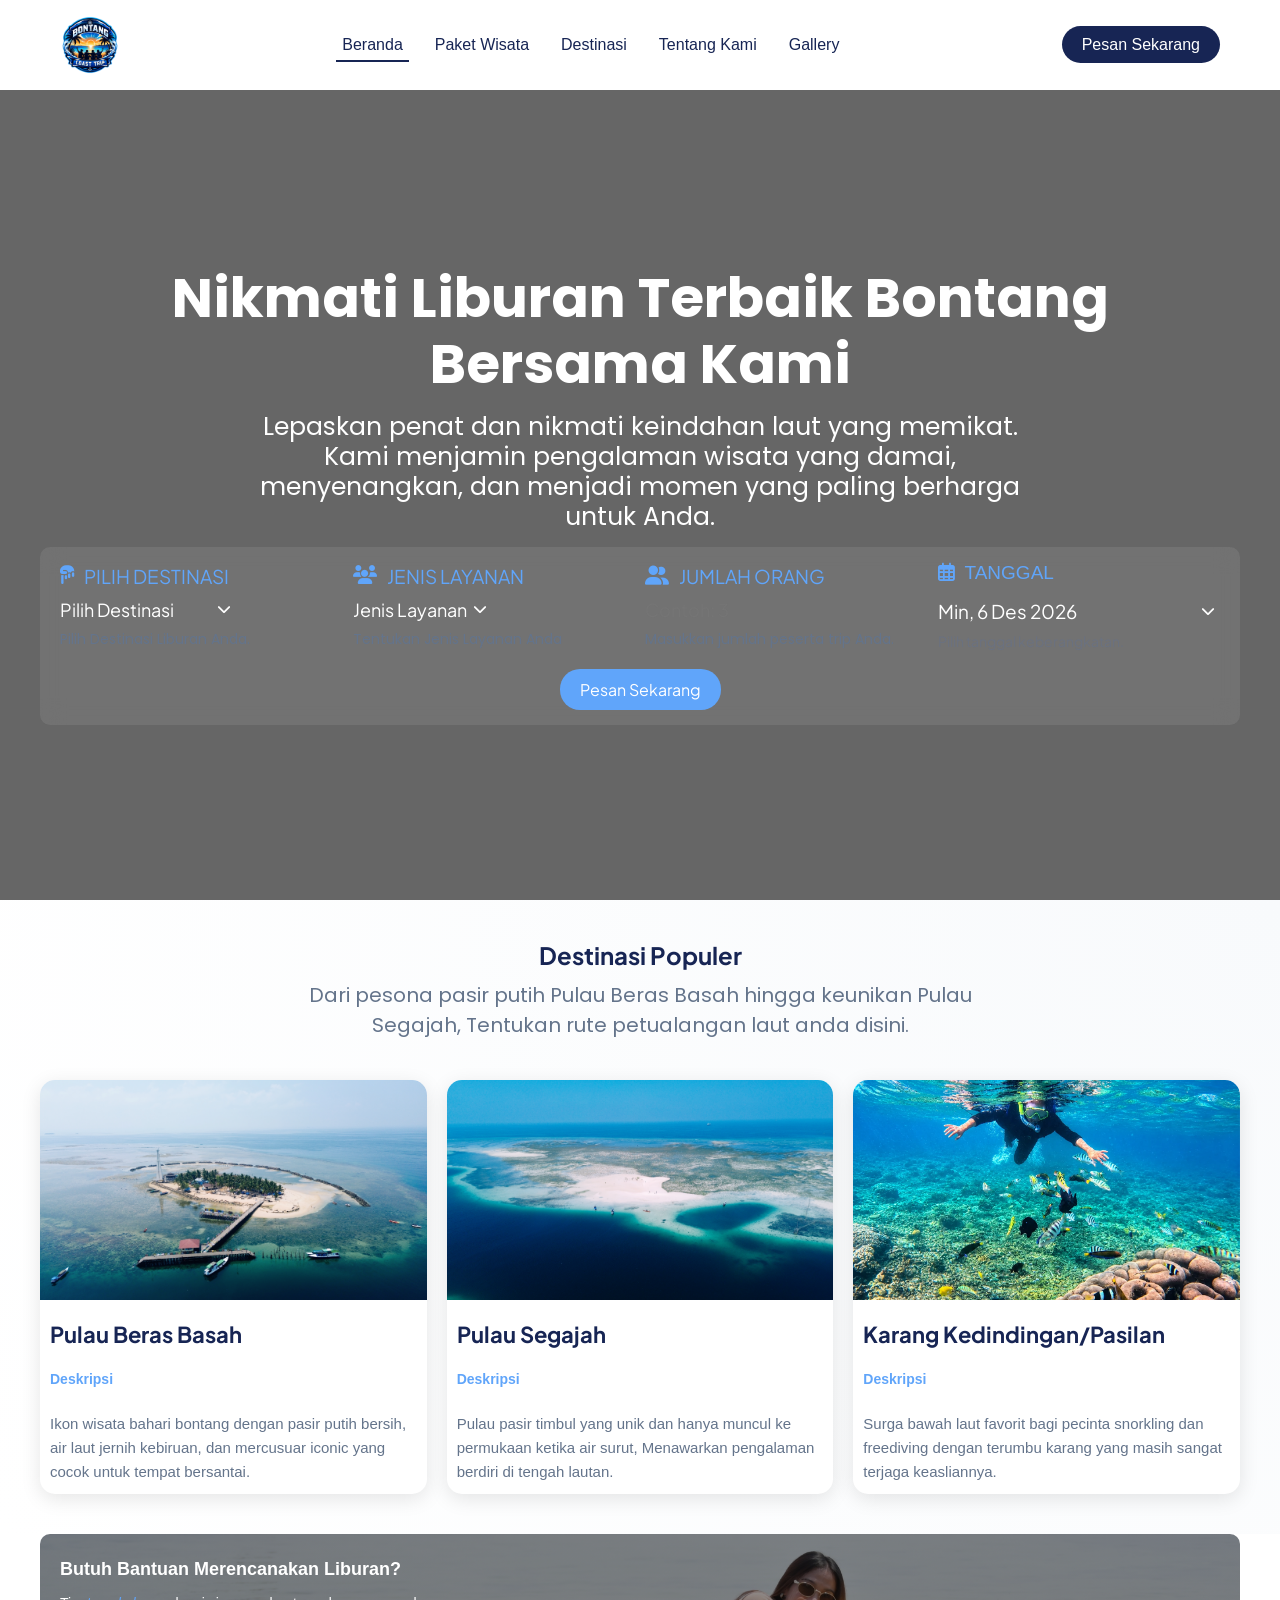
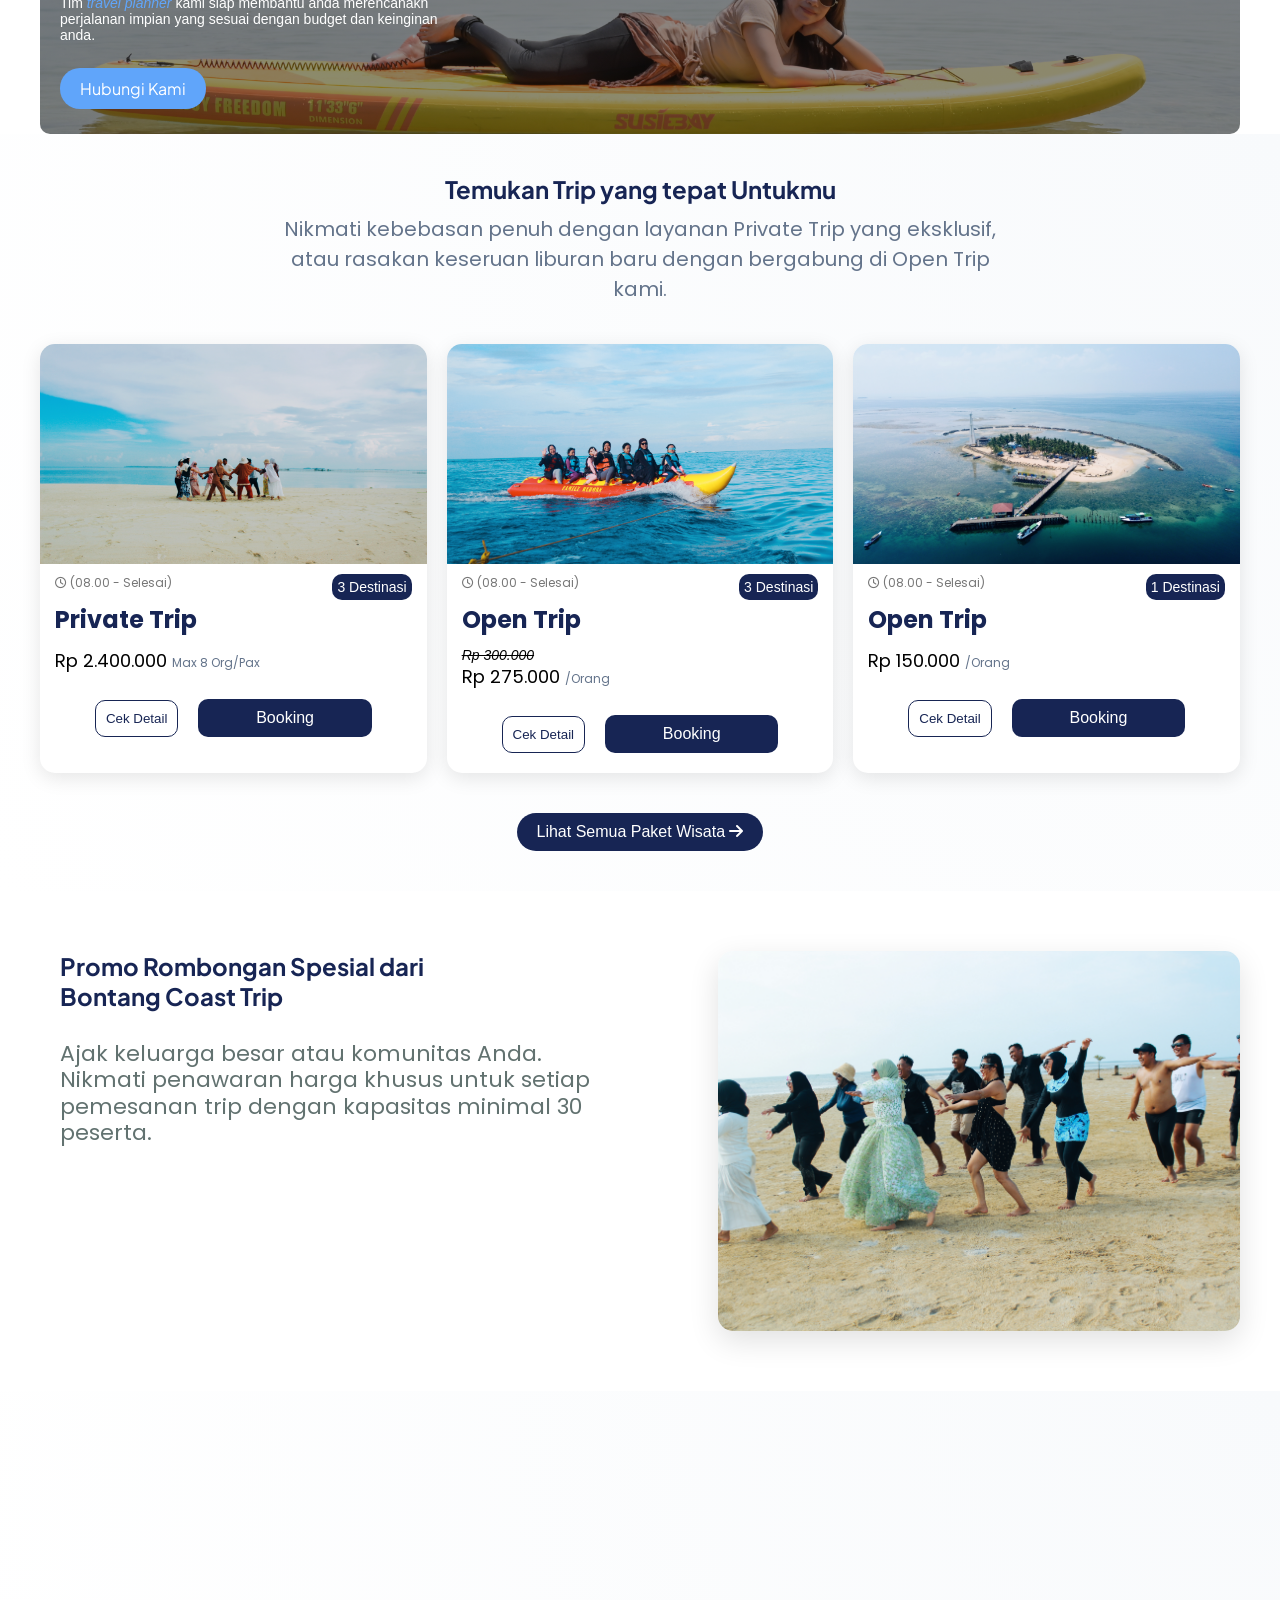
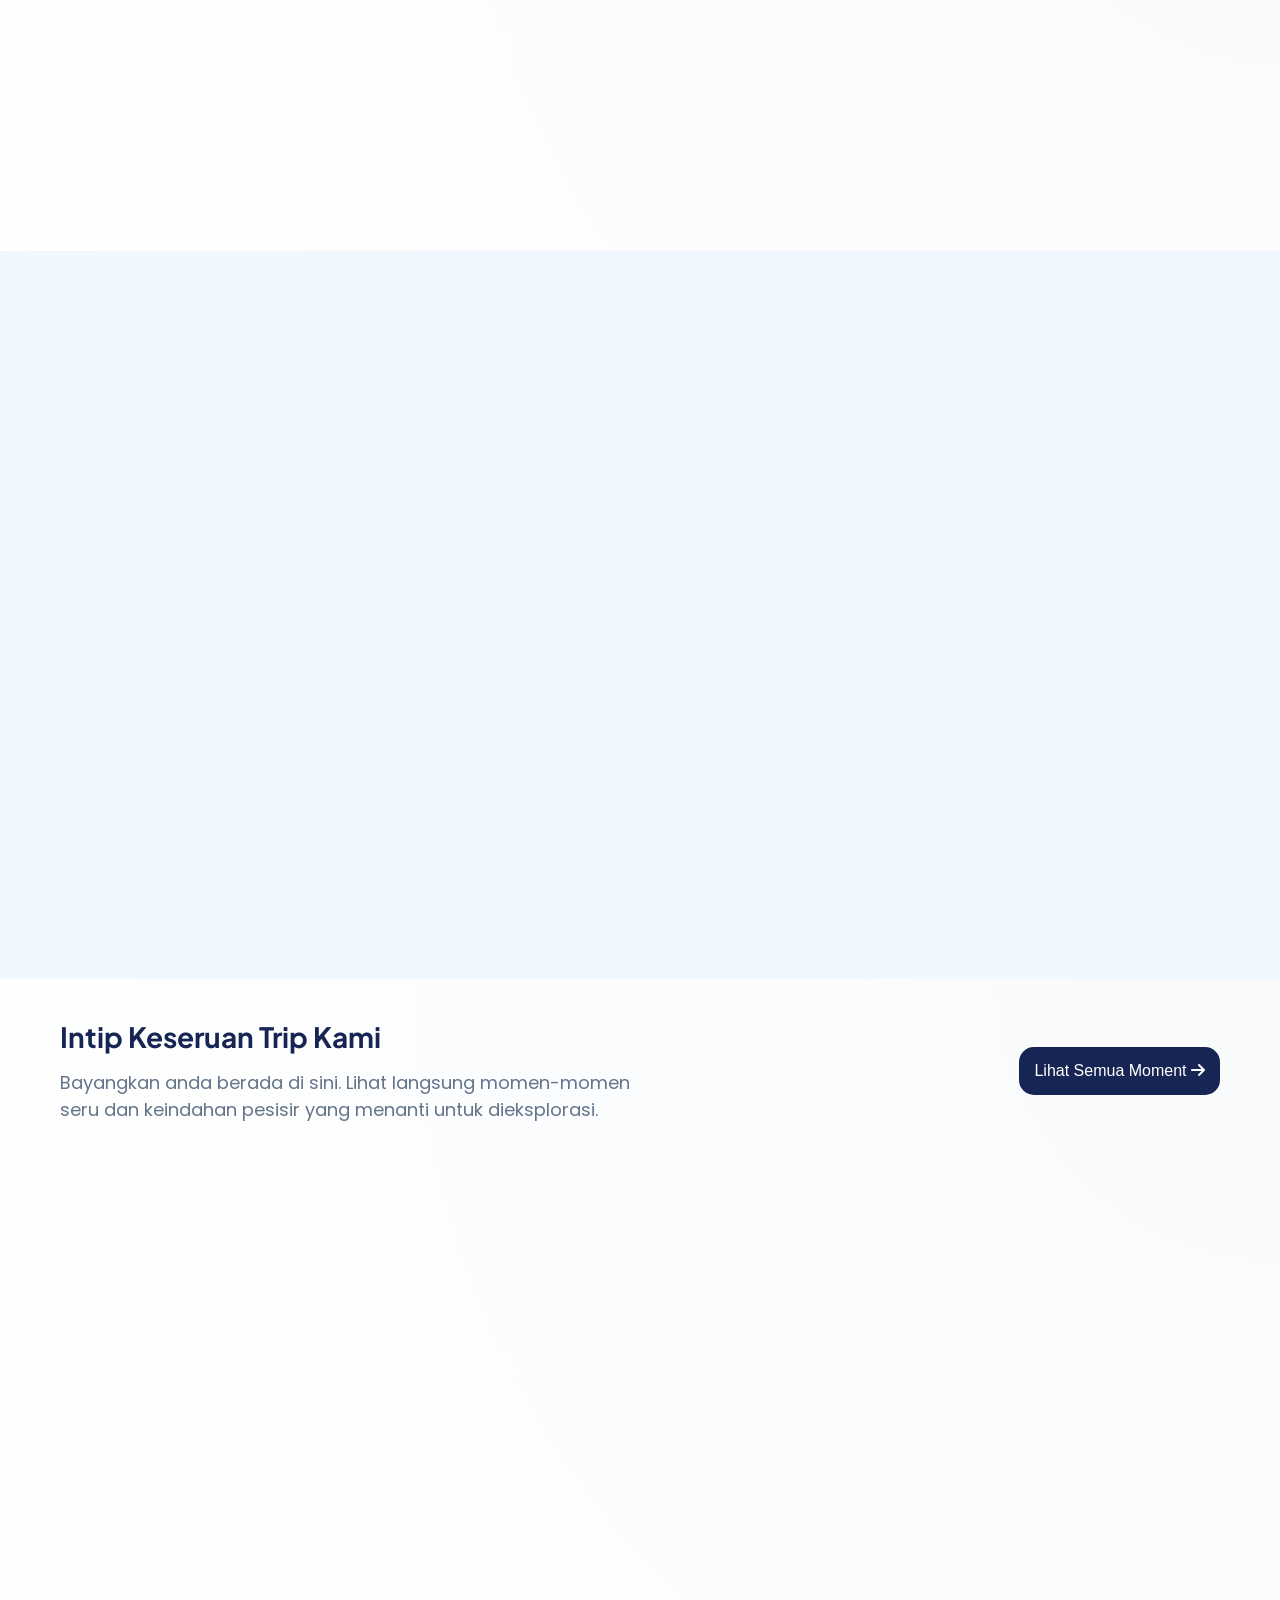
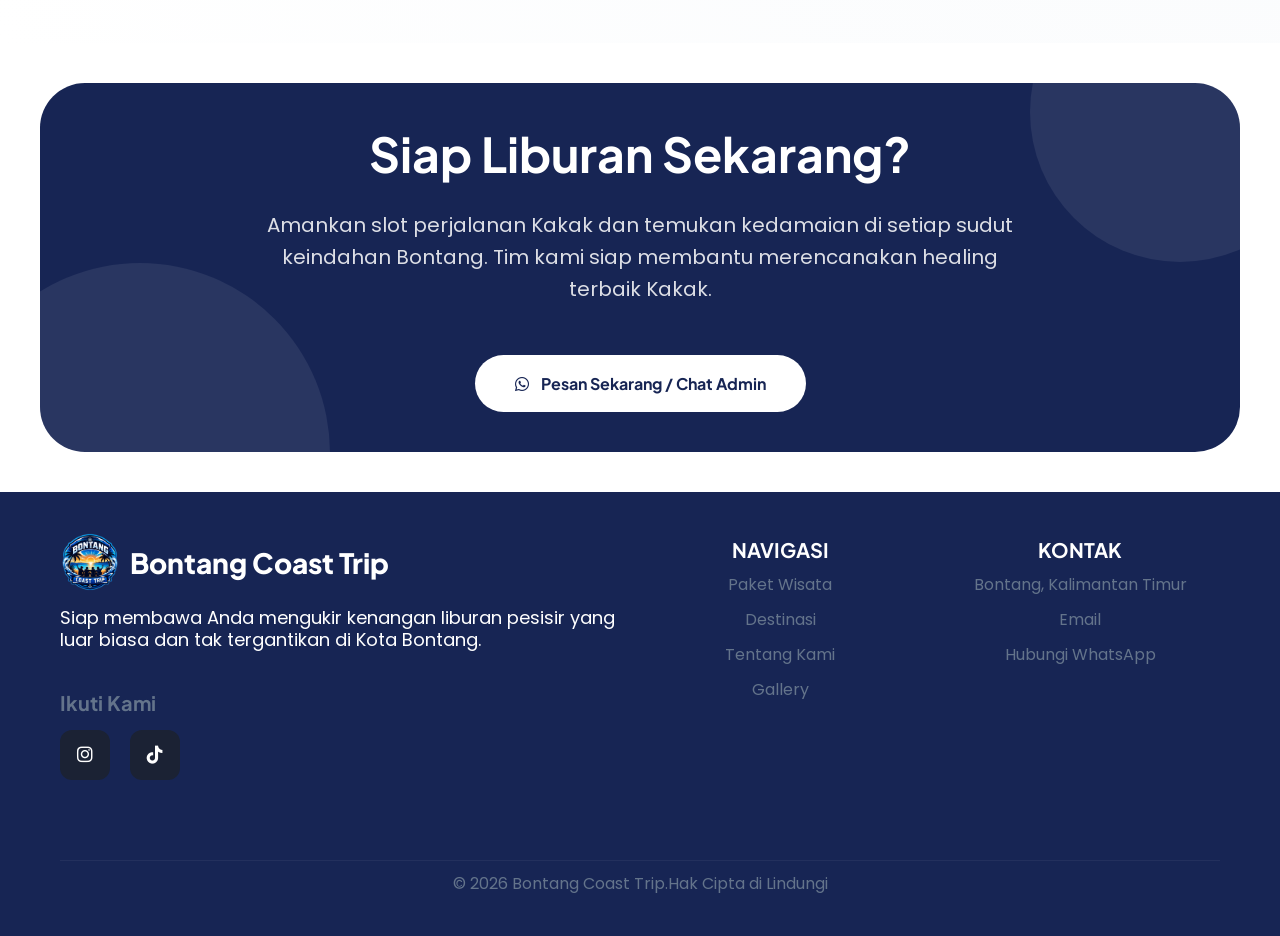
==== index.html @ b939f6c9 "Upload website Bontang Coast Trip" ====
<!DOCTYPE html>
<html lang="id">

<head>
    <meta charset="UTF-8">
    <meta name="viewport" content="width=device-width, initial-scale=1.0">
    <title>Jasa Wisata Bontang & Paket Tour Pulau Beras Basah | Bontang Coast Trip</title>
    <meta name="description" content="Nikmati liburan seru dengan jasa wisata Bontang terbaik. Menyediakan paket tour &
     sewa kapal ke Pulau Beras Basah, Karang Kedindingan, dan Pulau Segajah. Pesan sekarang!">
    <meta name="keywords" content="jasa wisata bontang, tempat wisata bontang, destinasi wisata bontang,
     pulau beras basah, bontang kuala, karang kedindingan/pasilan, pulau segajah, snorkling, freediving,
     bontang coast trip, paket wisata bontang.">

    <meta property="og:title" content="Jasa Wisata Bontang & Paket Tour Pulau Beras Basah | Bontang Coast Trip">
    <meta property="og:description" content="Jelajahi keindahan bahari Bontang bersama layanan tour terpercaya.
         Siap menemani liburan seru Anda ke Pulau Beras Basah, Karang Kedindingan, dan Pulau Segajah.">
    <meta property="og:site_name" content="Bontang Coast Trip">
    <meta property="og:type" content="website">
    <link rel="stylesheet" href="assets/css/style.css">
    <link rel="stylesheet" href="https://cdnjs.cloudflare.com/ajax/libs/font-awesome/6.5.2/css/all.min.css">
    <link rel="preconnect" href="https://fonts.googleapis.com">
    <link rel="preconnect" href="https://fonts.gstatic.com" crossorigin>
    <link href="https://fonts.googleapis.com/css2?family=Poppins:wght@100;200;300;400;500;600;700;800;900&display=swap"
        rel="stylesheet">
    <link
        href="https://fonts.googleapis.com/css2?family=Plus+Jakarta+Sans:wght@100;200;300;400;500;600;700;800;900&display=swap"
        rel="stylesheet">
    <link rel="icon" type="image/png" href="/assets/images/logo-coast-trip.png">

</head>

<body>
    <header id="contentHeader">
        <div class="container-header">
            <div class="header-container">
                <a href="/" class="site-header">
                    <img src="assets/images/logo-coast-trip.png" alt="logo-navbar">
                </a>
            </div>
            <nav class="navbar">
                <ul id="ulNavbar">
                    <li class="li-navbar"> <a href="#" class="active">Beranda</a></li>
                    <li class="li-navbar"><a href="/componen/paketWisata.html">Paket Wisata</a></li>
                    <li class="li-navbar"><a href="#kontentDestinasiPopuler">Destinasi</a></li>
                    <li class="li-navbar"><a href="/componen/tentangKami.html">Tentang Kami</a></li>
                    <li class="li-navbar"><a href="/componen/galleri.html">Gallery</a></li>
                </ul>
            </nav>
            <div class="head-button">
                <div class="container-button">
                    <a href="https://wa.me/6282254584336?text=Halo+saya+ingin+memesan+paket+wisata+bontang+coast+trip"
                        target="_blank" class="btn-wa">
                        Pesan Sekarang
                    </a>
                </div>
            </div>
            <div id="hamburgerBar" class="hamburger-bar">
                <i class="fa-solid fa-bars"></i>
            </div>
        </div>
    </header>

    <main id="main-content">
        <section id="Beranda">
            <div class="video-beranda">
                <video class="container-video" autoplay muted loop playsinline>
                    <source src="assets/images/vidio-background.mp4" type="video/mp4">
                </video>
            </div>
            <div class="beranda-content">
                <h1 class="head-content">Nikmati Liburan Terbaik Bontang Bersama Kami</h1>
                <p>Lepaskan penat dan nikmati keindahan laut yang memikat.
                    Kami menjamin pengalaman wisata yang damai, menyenangkan,
                    dan menjadi momen yang paling berharga untuk Anda.</p>
                <div class="container-pilih-layanan">
                    <div class="pilihan-layanan">
                        <label>
                            <i class="fa-solid fa-hand-point-down"></i>
                            PILIH DESTINASI
                        </label>
                        <div class="pilih-layanan1">
                            <select id="destinasi" class="pilih-layanan">
                                <option value="">Pilih Destinasi</option>
                                <option value="Beras Basah">Pulau Beras Basah</option>
                                <option value="Kedindingan">Snorkling</option>
                                <option value="Segajah">Segajah</option>
                                <option value="3 Destinasi">3 Destinasi</option>
                            </select>
                            <div class="select-arrow">
                                <i class="fa-solid fa-chevron-down"></i>
                            </div>
                        </div>
                        <p>Pilih Destinasi Liburan Anda. </p>
                    </div>
                    <div class="pilihan-layanan">
                        <label>
                            <i class="fa-solid fa-users"></i>
                            JENIS LAYANAN
                        </label>
                        <div class="pilih-layanan1">
                            <select id="layanan" class="pilih-layanan">
                                <option value="">Jenis Layanan</option>
                                <option value="Private Trip">Private Trip</option>
                                <option value="Open Trip">Open Trip</option>
                            </select>
                            <div class="select-arrow">
                                <i class="fa-solid fa-chevron-down"></i>
                            </div>
                        </div>
                        <p>Tentukan Jenis Layanan Anda</p>
                    </div>
                    <div class="pilihan-layanan">
                        <label>
                            <i class="fa-solid fa-user-group"></i>
                            JUMLAH ORANG
                        </label>

                        <div class="pilih-layanan1">
                            <input type="number" id="jumlahOrang" class="pilih-layanan" placeholder="Contoh: 3" min="1">
                        </div>
                        <p>Masukkan jumlah peserta trip Anda.</p>
                    </div>
                    <div class="card-tanggal">
                        <div class="tanggal-label">
                            <i class="fa-regular fa-calendar-days"></i>
                            <span>TANGGAL</span>
                        </div>
                        <div class="tanggal-input-wrapper">
                            <div id="tanggalTampil" class="tanggal-tampil">
                                Pilih tanggal
                            </div>
                            <button type="button" id="btnTanggal" class="btn-tanggal">
                            </button>
                            <i class="fa-solid fa-chevron-down tanggal-chevron"></i>
                        </div>
                        <p>Pilih tanggal keberangkatan.</p>
                        <!-- CUSTOM CALENDAR -->
                        <div id="calendarTanggal" class="calendar-tanggal">
                            <div class="calendar-header">
                                <button type="button" id="bulanSebelumnya" class="calendar-nav">
                                    <i class="fa-solid fa-chevron-left"></i>
                                </button>
                                <div class="calendar-judul">
                                    <span id="bulanTahun"></span>
                                </div>
                                <button type="button" id="bulanBerikutnya" class="calendar-nav">
                                    <i class="fa-solid fa-chevron-right"></i>
                                </button>
                            </div>
                            <div class="calendar-week">
                                <span>Min</span>
                                <span>Sen</span>
                                <span>Sel</span>
                                <span>Rab</span>
                                <span>Kam</span>
                                <span>Jum</span>
                                <span>Sab</span>
                            </div>
                            <div id="calendarHari" class="calendar-hari">
                            </div>
                        </div>
                    </div>
                    <div class="btn-ctwa">
                        <a href="https://wa.me/6282254584336" id="btnCtwa">Pesan Sekarang</a>
                    </div>
                </div>
            </div>
        </section>
        <section id="kontentDestinasiPopuler">
            <div class="container-destinasi-populer2">
                <div class="head-destinasi-populer fade-up">
                    <h2>Destinasi Populer</h2>
                    <p>Dari pesona pasir putih Pulau Beras Basah hingga keunikan Pulau Segajah,
                        Tentukan rute petualangan laut anda disini.
                    </p>
                </div>
                <div class="icon-panah">
                    <i class="fa-solid fa-arrow-left"></i>
                    Geser
                    <i class="fa-solid fa-arrow-right"></i>
                </div>
                <div class="container-destinasi-populer fade-up">
                    <article class="card-destinasi-populer">
                        <div class="card-image">
                            <img src="assets/images/berashBasah2.jpeg" alt="card-destinasi">
                        </div>
                        <div class="card-informasi">
                            <h3>Pulau Beras Basah</h3>
                            <span>Deskripsi</span>
                            <p>Ikon wisata bahari bontang dengan pasir putih bersih, air laut jernih kebiruan,
                                dan mercusuar iconic yang cocok untuk tempat bersantai.
                            </p>
                        </div>
                    </article>
                    <article class="card-destinasi-populer">
                        <div class="card-image">
                            <img src="assets/images/segajah.jpeg" alt="card-destinasi">
                        </div>
                        <div class="card-informasi">
                            <h3>Pulau Segajah</h3>
                            <span>Deskripsi</span>
                            <p>Pulau pasir timbul yang unik dan hanya muncul ke permukaan ketika air surut,
                                Menawarkan pengalaman berdiri di tengah lautan.
                            </p>
                        </div>
                    </article>
                    <article class="card-destinasi-populer">
                        <div class="card-image">
                            <img src="assets/images/kedindingan.png" alt="card-destinasi">
                        </div>
                        <div class="card-informasi">
                            <h3>Karang Kedindingan/Pasilan</h3>
                            <span>Deskripsi</span>
                            <p>Surga bawah laut favorit bagi pecinta snorkling dan freediving dengan
                                terumbu karang yang masih sangat terjaga keasliannya.
                            </p>
                        </div>
                    </article>
                </div>
            </div>
        </section>
        <section id="element">
            <div class="container-element">
                <div class="head-element">
                    <h3>Butuh Bantuan Merencanakan Liburan?</h3>
                    <p>Tim <span>travel planner </span> kami siap membantu anda merencanakn perjalanan impian
                        yang sesuai dengan budget dan keinginan anda.</p>
                    <div class="btn-ctwa">
                        <a href="https://wa.me/6282254584336">Hubungi Kami</a>
                    </div>
                </div>

            </div>
        </section>
        <section id="paketWisata">
            <div class="container-paket-wisata">
                <div class="wisata zoom-in">
                    <h3>Temukan Trip yang tepat Untukmu</h3>
                    <p>Nikmati kebebasan penuh dengan layanan Private Trip yang eksklusif,
                        atau rasakan keseruan liburan baru dengan bergabung di Open Trip kami.</p>
                </div>
                <div class="container-paket">
                    <article class="card-paket fade-up">
                        <div class="card-image">
                            <img src="assets/images/private-trip.jpg" alt="element-paket">
                        </div>
                        <div class="card-informasi2">
                            <div class="card-info">
                                <div class="jam-berangkat">
                                    <i class="fa-regular fa-clock"></i>
                                    (08.00 - Selesai)
                                </div>
                                <h3>Private Trip</h3>
                                <p class="info-harga">Rp&nbsp;2.400.000
                                    <span>Max 8 Org/Pax</span>
                                </p>
                            </div>
                            <div class="card-info">
                                <p class="paket-info">3 Destinasi</p>

                            </div>
                        </div>
                        <div class="btn-paket">
                            <button type="button" class="detail" onclick="openDetailModal('paket1')">
                                Cek Detail
                            </button>
                            <a href="https://wa.me/6282254584336?text=Halo+Bontang+Coast+Trip+saya+ingin+liburan+menggunakan+paket+private+trip"
                                class="booking">Booking</a>
                        </div>
                    </article>
                    <article class="card-paket fade-up">
                        <div class="card-image">
                            <img src="assets/images/open-trip.jpg" alt="element-paket">
                        </div>
                        <div class="card-informasi2">
                            <div class="card-info">
                                <div class="jam-berangkat">
                                    <i class="fa-regular fa-clock"></i>
                                    (08.00 - Selesai)
                                </div>
                                <h3>Open Trip</h3>
                                <div class="detail-harga">
                                    <p class="harga-lama"><s>Rp 300.000</s></p>
                                    <p class="info-harga">Rp&nbsp;275.000
                                        <span>/Orang</span>
                                    </p>
                                </div>
                            </div>
                            <div class="card-info">
                                <p class="paket-info">3 Destinasi</p>
                            </div>
                        </div>
                        <div class="btn-paket">
                            <button type="button" class="detail" onclick="openDetailModal('paket2')">
                                Cek Detail
                            </button>
                            <a href="https://wa.me/6282254584336?text=Halo+Bontang+Coast+Trip+saya+ingin+liburan+menggunakan+paket+open+trip"
                                class="booking">Booking</a>
                        </div>
                    </article>
                    <article class="card-paket fade-up">
                        <div class="card-image">
                            <img src="assets/images/berashBasah2.jpeg" alt="elemnt-paket">
                        </div>
                        <div class="card-informasi2">
                            <div class="card-info">
                                <div class="jam-berangkat">
                                    <i class="fa-regular fa-clock"></i>
                                    (08.00 - Selesai)
                                </div>
                                <h3>Open Trip</h3>
                                <div class="detail-harga">
                                    <!-- <p class="harga-lama"><s>Rp 300.000</s></p> -->
                                    <p class="info-harga">Rp&nbsp;150.000
                                        <span>/Orang</span>
                                    </p>
                                </div>
                            </div>
                            <div class="card-info">
                                <p class="paket-info">1 Destinasi</p>
                            </div>
                        </div>
                        <div class="btn-paket">
                            <button type="button" class="detail" onclick="openDetailModal('paket3')">
                                Cek Detail
                            </button>
                            <a href="https://wa.me/6282254584336?text=Halo+Bontang+Coast+Trip+saya+ingin+liburan+menggunakan+paket+open+trip"
                                class="booking">Booking</a>
                        </div>
                    </article>
                </div>
                <div class="paket-wisata">
                    <a href="componen/paketWisata.html" class="lihat-semua-paket">
                        Lihat Semua Paket Wisata
                        <i class="fa-solid fa-arrow-right"></i>
                    </a>
                </div>
            </div>
        </section>
        <section id="promo">
            <div class="container-promo">
                <div class="card-promo">
                    <div class="head-promo fade-left">
                        <h3>Promo Rombongan Spesial dari Bontang Coast Trip</h3>
                        <p>Ajak keluarga besar atau komunitas Anda. Nikmati
                            penawaran harga khusus untuk setiap pemesanan trip
                            dengan kapasitas minimal 30 peserta.</p>
                    </div>
                    <div class="btn-info2 fade-left">
                        <a
                            href="https://wa.me/6282254584336?text=Hallo+Bontang+Coast+Trip+bisa+saya+mendapatkan+informasi+lebih+lanjut+terkait+promo+ini">
                            INFO LEBIH LANJUT
                        </a>
                    </div>
                </div>
                <div class="image-promo fade-right">
                    <img src="/assets/images/foto3.jpg" alt="image-promo">
                </div>
            </div>
        </section>
        <section id="kontenPaddleBoard">
            <div class="container-paddle">
                <div class="img-paddle fade-left">
                    <img src="/assets/images/paddle1.JPG" alt="element-paddle">
                </div>
                <div class="head-paddle2 fade-right">
                    <h3>Eskplorasi Santai dengan Paddle Board</h3>
                    <p>Menikmati jernihnya air dan keindahan pulau dari sudut pandang berbeda. Tambahkan fasilitas papan
                        dayung ini ke dalam rencana
                        perjalanan Anda untuk pengalaman healing yang lebih maksimal.</p>
                </div>
            </div>
        </section>
        <section id="keunggulan">
            <div class="container-keunggulan">
                <div class="head-keunggulan fade-up">
                    <h3>Kenapa Pilih Liburan Bareng Kami?</h3>
                    <p>Kami hadir untuk memastikan setiap momen eksplorasi laut Bontang berjalan aman,
                        praktis, dan penuh kenangan indah.</p>
                </div>
                <div class="container-keunggulan2">
                    <div class="card-keunggulan fade-up">
                        <i class="fa-solid fa-ship"></i>
                        <h3>Armada Berkualitas</h3>
                        <p>Nikmati perjalanan laut tanpa khawatir.
                            Setiap kapal dipastikan layak laut dengan kapasitas penumpang yang terkontrol.</p>
                    </div>
                    <div class="card-keunggulan fade-up">
                        <i class="fas fa-person-hiking"></i>
                        <h3>Pemandu Lokal Bersahabat</h3>
                        <p>Bukan sekadar penunjuk jalan, tim terlatih kami hadir untuk melayani
                            dengan sepenuh hati dan asyik layaknya teman perjalanan Anda sendiri.
                        </p>
                    </div>
                    <div class="card-keunggulan fade-up">
                        <i class="fa-solid fa-umbrella-beach"></i>
                        <h3>Tinggal Nikmati Moment</h3>
                        <p>Cukup bawa semangat liburan. Kami sudah melengkapi perjalanan anda dengan armada
                            aman, alat air, makan siang, dan tim dokumentasi profesional.
                        </p>
                    </div>
                    <div class="card-keunggulan fade-up">
                        <i class="fa-solid fa-location-dot"></i>
                        <h3>Spot Eksotis Pesisir Bontang</h3>
                        <p>Dari keunikan pulau pasir timbul hingga keindahan karang bawah laut,
                            Bontang menyimpan deretan lokasi ikonis yang wajib masuk daftar kunjungan anda.
                        </p>
                    </div>
                    <div class="card-keunggulan fade-up">
                        <i class="fas fa-water"></i>
                        <h3>Pengalaman Penuh Wawasan</h3>
                        <p>Perjalanan laut yang dirancang tak hanya untuk menyegarkan pikiran,
                            namun juga membagikan pengetahuan baru tentang keindahan ekosistem bahari kita.
                        </p>
                    </div>
                    <div class="card-keunggulan fade-up">
                        <i class="fas fa-seedling"></i>
                        <h3>Komitmen Menjaga Alam</h3>
                        <p>Menikmati keindahan pesisir tanpa merusaknya. Kami mengusung konsep perjalanan laut
                            yang bertanggung jawab agar pesona perairan tetap lestari.
                        </p>
                    </div>
                </div>
            </div>
        </section>
        <section id="galleri">
            <div class="container-galleri">
                <div class="container-head-galleri">
                    <div class="head-galleri">
                        <h3>Intip Keseruan Trip Kami</h3>
                        <p>Bayangkan anda berada di sini. Lihat langsung momen-momen seru dan
                            keindahan pesisir yang menanti untuk dieksplorasi.
                        </p>
                    </div>
                    <div class="btn-galleri">
                        <a href="componen/galleri.html" class="btn-selengkapnya">
                            Lihat Semua Moment
                            <i class="fa-solid fa-arrow-right"></i>
                        </a>
                    </div>
                </div>
                <div class="galleri">
                    <div class="card-galleri zoom-in">
                        <img src="assets/images/paddleboard.JPG" alt="paddle-board">
                        <div class="galleri-overlay">
                            <h3>Paddle Board</h3>
                        </div>
                    </div>
                    <div class="card-galleri zoom-in">
                        <img src="assets/images/family1.jpg" alt="paddle-board">
                        <div class="galleri-overlay">
                            <h3>Private Trip</h3>
                        </div>
                    </div>
                    <div class="card-galleri zoom-in">
                        <img src="assets/images/snorkling1.JPG" alt="paddle-board">
                        <div class="galleri-overlay">
                            <h3>Snorkling</h3>
                        </div>
                    </div>
                    <div class="card-galleri zoom-in">
                        <img src="assets/images/family3.JPG" alt="paddle-board">
                        <div class="galleri-overlay">
                            <h3>Bontang Coast Trip</h3>
                        </div>
                    </div>
                    <div class="card-galleri zoom-in">
                        <img src="assets/images/family4.jpg" alt="paddle-board">
                        <div class="galleri-overlay">
                            <h3>Bontang Coast Trip</h3>
                        </div>
                    </div>
                    <div class="card-galleri zoom-in">
                        <img src="assets/images/family5.JPG" alt="paddle-board">
                        <div class="galleri-overlay">
                            <h3>Bontang Coast Trip</h3>
                        </div>
                    </div>
                </div>
            </div>
        </section>
        <section id="cta">
            <div class="cta-circle cta-circle-left"></div>
            <div class="cta-circle cta-circle-right"></div>

            <div class="container-cta">
                <div class="cta-content">
                    <h2>Siap Liburan Sekarang?</h2>
                    <p>
                        Amankan slot perjalanan Kakak dan temukan kedamaian
                        di setiap sudut keindahan Bontang. Tim kami siap
                        membantu merencanakan healing terbaik Kakak.
                    </p>
                    <a href="https://wa.me/6282254584336?text=Halo+Bontang+Coast+Trip+apakah+bisa+info+lebih+lanjut+terkait+liburan+ini."
                        class="btn-cta">
                        <i class="fa-brands fa-whatsapp"></i>
                        Pesan Sekarang / Chat Admin
                    </a>
                </div>
            </div>
        </section>
    </main>
    <footer id="bagianTutup">
        <div class="container-footer1">
            <div class="container-footer">
                <div class="card-footer">
                    <div class="head-footer">
                        <img src="assets/images/logo-coast-trip.png" alt="logo-footer">
                        <h3>Bontang Coast Trip</h3>
                    </div>
                    <div class="deskripsi-footer">
                        <p>Siap membawa Anda mengukir kenangan liburan pesisir yang luar biasa dan tak tergantikan di
                            Kota
                            Bontang.</p>
                        <h4>Ikuti Kami</h4>
                    </div>
                    <div class="sosmed-footer">
                        <a href="https://www.instagram.com/bontangcoasttrip?stkn=MWYxa2tuODkwOTFyZg==">
                            <i class="fa-brands fa-instagram"></i>
                        </a>
                        <a href="https://www.tiktok.com/@bontangcoasttrip1?_r=1&_t=ZS-99dkjDD3mvY">
                            <i class="fa-brands fa-tiktok"></i>
                        </a>
                    </div>
                </div>
                <div class="navigasi-footer">
                    <h3>NAVIGASI</h3>
                    <a href="componen/paketWisata.html">Paket Wisata</a>
                    <a href="componen/destinasi.html">Destinasi</a>
                    <a href="componen/tentangKami.html">Tentang Kami</a>
                    <a href="componen/galleri.html">Gallery</a>
                </div>
                <div class="kontak-footer">
                    <h4>KONTAK</h4>
                    <p>Bontang, Kalimantan Timur</p>
                    <a href="email">Email</a>
                    <a href="https://wa.me/6282254584336">Hubungi WhatsApp</a>
                </div>
            </div>
            <div class="footer-bottom">
                <p>© 2026 Bontang Coast Trip.Hak Cipta di Lindungi</p>
            </div>
        </div>
    </footer>

    <div id="modal-detail" class="modal">
        <div class="modal-content">
            <button class="modal-class" onclick="closeDetailModal()">
                &times;
            </button>
            <h2 id="modal-nama"></h2>
            <p id="modal-jenis"></p>
            <h3>Destinasi</h3>
            <ul id="modal-destinasi"></ul>
            <h3>Fasilitas</h3>
            <ul id="modal-fasilitas"></ul>
            <h3 id="modal-harga"></h3>
            <h3>Paket Spesial</h3>
            <ul id="modal-paddle"></ul>
            <h3 id="modal-harga-paddle"></h3>
            <p id="nb"></p>
        </div>
    </div>
    <script src="assets/js/script.js"></script>
</body>

</html>
---- assets/css/style.css ----
* {
    padding: 0;
    margin: 0;
    box-sizing: border-box;
    font-family: Arial, sans-serif;
}

#contentHeader {
    position: sticky;
    top: 0;
    z-index: 1000;
    background: rgba(255, 255, 255, 0.95);
    backdrop-filter: blur(15px);
}

.container-header {

    width: 100%;
    max-width: 1200px;
    margin: 0 auto;
    display: flex;
    justify-content: space-between;
    align-items: center;
    gap: 20px;
    padding: 20px;
    height: 10vh;
}

.site-header img {
    width: 60px;
    height: auto;
    display: block;
}

#ulNavbar {
    display: flex;
    gap: 20px;
}

.navbar ul {
    list-style: none;
}

.li-navbar a {
    text-decoration: none;
    color: #172554;
}

.container-button a {
    text-decoration: none;
    background: #172554;
    color: white;

    padding: 10px 20px;
    border-radius: 20px;
}

.hamburger-bar {
    display: none;
    cursor: pointer;
    font-size: 28px;
}

#ulNavbar .li-navbar a {
    position: relative;
    display: inline-block;
    color: #172554;
    text-decoration: none;
    padding: 8px 6px;
}

/* Garis indikator */
#ulNavbar .li-navbar a::after {
    content: "";
    position: absolute;
    left: 0;
    bottom: 0;

    width: 0;
    height: 2px;

    background-color: #172554;

    transition: width 0.3s ease;
}

/* Saat hover */
#ulNavbar .li-navbar a:hover::after {
    width: 100%;
}

/* Menu yang sedang aktif */
#ulNavbar .li-navbar a.active::after {
    width: 100%;
}

/* =========================
   RESPONSIVE TABLET
   ========================= */
@media (max-width: 900px) {

    .container-header {
        width: 100%;
        height: 10vh;
        padding: 15px 20px;
        gap: 15px;
    }

    .site-header img {
        width: 50px;
        height: auto;
    }

    #ulNavbar {
        display: flex;
        align-items: center;
        gap: 15px;
    }

    #ulNavbar a {
        font-size: 14px;
        white-space: nowrap;
    }

    .container-button a {
        padding: 8px 15px;
        font-size: 14px;
        white-space: nowrap;
    }
}

/* =========================
   RESPONSIVE MOBILE
   ========================= */
@media (max-width: 600px) {

    .container-header {
        height: 10vh;
        padding: 15px 20px;
    }

    .site-header img {
        width: 50px;
    }

    /* Navbar disembunyikan */
    #ulNavbar {
        display: none;
        position: absolute;
        top: 10vh;
        left: 0;

        width: 100%;

        flex-direction: column;
        gap: 0;

        background: rgb(23, 37, 84, 0.55);
        backdrop-filter: blur(10px);
        -webkit-backdrop-filter: blur(10px);

        border: 1px solid rgba(96, 165, 250, 0.35);

        padding: 10px 20px;

        box-shadow: 0 5px 15px rgba(0, 0, 0, 0.1);

        z-index: 1000;
        animation: menuMuncul 0.3s ease forwards;
    }

    /* Navbar muncul ketika JS menambahkan active */
    #ulNavbar.active {
        display: flex;
    }

    .li-navbar {
        width: 100%;
    }

    .li-navbar a {
        display: block;
        width: 100%;
        color: #60a5fa;
        padding: 15px 10px;
    }

    .li-navbar a {
        display: block;
        width: 100%;
        box-sizing: border-box;

        color: #60a5fa;
        padding: 20px 30px;

        text-decoration: none;

        /* Hilangkan efek garis desktop */
        border-bottom: none;

        transition: background-color 0.2s ease;
    }

    #ulNavbar .li-navbar a {
        position: relative;
        display: inline-block;
        color: white;
        text-decoration: none;
        padding: 8px 6px;
    }

    /* HOVER / TAP */
    #ulNavbar .li-navbar a:hover {
        background: rgb(209, 213, 2194, 0.35);
        backdrop-filter: blur(10px);
        -webkit-backdrop-filter: blur(10px);

        border-radius: 10px;
        color: white;
    }

    /* MENU AKTIF */
    #ulNavbar .li-navbar a.active {
        background: rgb(209, 213, 2194, 0.35);
        backdrop-filter: blur(10px);
        -webkit-backdrop-filter: blur(10px);

        border-radius: 10px;
        color: #172554;
    }


    /* Pastikan pseudo-element garis desktop hilang */
    .li-navbar a::after {
        display: none;
    }


    /* Tombol Pesan Sekarang disembunyikan */
    /* .head-button {
        display: none;
    } */

    /* Hamburger ditampilkan */
    .hamburger-bar {
        display: block;
        cursor: pointer;
        font-size: 28px;
    }

    @keyframes menuMuncul {
        from {
            opacity: 0;
            transform: translateY(-15px);
        }

        to {
            opacity: 1;
            transform: translateY(0);
        }
    }

}



/* INDEX CONTENT */
#Beranda {
    position: relative;
    height: 90vh;
    /* overflow: hidden; */
}

.video-beranda {
    width: 100%;
    height: 100%;
    position: relative;
}

.container-video {
    width: 100%;
    height: 100%;
    object-fit: cover;
    display: block;
    z-index: 0;
}

/* Black shadow / overlay */
.video-beranda::after {
    content: "";
    position: absolute;
    inset: 0;
    background:
        rgba(0, 0, 0, 0.60);
    pointer-events: none;
    z-index: 1;
}

.beranda-content {
    position: absolute;
    inset: 0;
    z-index: 10;

    display: flex;
    flex-direction: column;
    align-items: center;
    justify-content: center;
    gap: 15px;

    text-align: center;
    padding: 20px;
}

.beranda-content h1 {
    color: white;
    font-size: 55px;
    line-height: 1.2;
    font-weight: 700;
    max-width: 1000px;
    margin: 0;
    font-family: 'Poppins';
}

.beranda-content p {
    color: white;
    font-size: 25px;
    line-height: 1.2;
    max-width: 800px;
    margin: 0;
    font-family: 'Poppins';
}

/* =========================
   TABLET
========================= */
@media (max-width: 1024px) {

    #Beranda {
        height: 90vh;
    }

    .beranda-content {
        padding: 30px;
    }

    .beranda-content h1 {
        font-size: 45px;
        max-width: 800px;
    }

    .beranda-content p {
        font-size: 21px;
        max-width: 650px;
    }

}


/* =========================
   MOBILE
========================= */
@media (max-width: 768px) {

    #Beranda {
        height: 80vh;
        min-height: 780px;
    }

    .beranda-content {
        padding: 20px;
        gap: 12px;
    }

    .beranda-content h1 {
        font-size: 38px;
        line-height: 1.2;
        max-width: 1000px;
    }

    .beranda-content p {
        font-size: 16px;
        line-height: 1.5;
        max-width: 800px;
    }

}

.container-pilih-layanan {
    display: grid;
    grid-template-columns: repeat(4, 1fr);
    gap: 10px;

    width: 100%;
    max-width: 1200px;
    align-items: center;
    background: rgba(255, 255, 255, 0.08);
    backdrop-filter: blur(12px);
    -webkit-backdrop-filter: blur(12px);
    border-radius: 10px;
    padding: 15px 20px;
}

.pilihan-layanan {
    display: flex;
    flex-direction: column;
    gap: 10px;
    /* background: white; */
    /* border: 1px solid black; */
    color: #60a5fa;
    border-radius: 10px;
    /* padding: 20px 25px; */
    font-family: 'Plus Jakarta Sans';
    min-width: 0;
}

.pilihan-layanan label {
    display: flex;
    align-items: center;
    gap: 10px;
    font-size: 19px;
    font-family: 'Plus Jakarta Sans';
}

.pilih-layanan1 {
    position: relative;
    display: inline-flex;
    align-items: center;
    width: fit-content;

}

.pilih-layanan {
    appearance: none;
    -webkit-appearance: none;
    -moz-appearance: none;
    color: white;
    /* width: 100%; */
    border: none;
    outline: none;
    background: transparent;
    font-size: 18px;
    font-family: 'Plus Jakarta sans';
}

.pilih-layanan option {
    background-color: #eff6ff;
    color: #172554;
}

.pilihan-layanan p {
    margin: 5px 0 0;
    color: #64748B;
    font-size: 14px;

    margin: 0 !important;
    padding: 0 !important;
    text-indent: 0 !important;
    margin-left: 0 !important;
    padding-left: 0 !important;
    text-align: left;
}

.select-arrow {
    position: absolute;

    right: -20px;
    top: 50%;

    transform: translateY(-50%);
    color: white;
    font-size: 14px;

    pointer-events: none;
}

.card-tanggal {
    position: relative;
    /* padding: 20px 24px; */
    font-family: 'Plus Jakarta sans';
    display: flex;
    flex-direction: column;
    gap: 3px;
    /* border: 1px solid black; */
    border-radius: 10px;
}

.tanggal-label {
    display: flex;
    align-items: center;
    gap: 10px;
    font-size: 19px;
    color: #60a5fa;
    font-family: 'Plus Jakarta Sans';
}

.tanggal-input-wrapper {
    position: relative;
    display: flex;
    align-items: center;
    margin-top: 12px;
}

.tanggal-tampil {
    font-size: 19px;
    /* font-weight: 400; */
    color: white;
    cursor: pointer;
    font-family: 'Plus Jakarta Sans';
}

.btn-tanggal {
    position: absolute;
    inset: 0;
    width: 100%;
    height: 100%;
    border: none;
    background: transparent;
    cursor: pointer;
    z-index: 2;
}

.tanggal-chevron {
    position: absolute;
    right: 5px;
    color: white;
    font-size: 14px;
    pointer-events: none;
    z-index: 3;
}

.card-tanggal p {
    margin: 7px 0 0;
    color: #6b7280;
    font-size: 14px;
    font-family: 'Plus Jakarta Sans';
    text-align: left;
}

/* CUSTOM TANGGAL */
.calendar-tanggal {
    position: absolute;
    top: -100px;
    left: 0;
    width: 340px;
    padding: 18px;
    background: #fff;
    border: 1px solid #eee;
    border-radius: 14px;
    box-shadow: 0 15px 35px rgba(0, 0, 0, 0.12);
    z-index: 1000;
    display: none;
}

.calendar-tanggal.show {
    display: block;
}

.calendar-header {
    display: flex;
    align-items: center;
    justify-content: space-between;
    margin-bottom: 18px;
}

.calendar-judul {
    font-size: 16px;
    font-weight: 600;
    color: #172554;
}

.calendar-nav {
    width: 34px;
    height: 34px;

    display: flex;
    align-items: center;
    justify-content: center;

    border: 1px solid #FAF7F0;
    border-radius: 8px;

    background: #fff;
    color: #172554;
    cursor: pointer;
    transition: 0.2s;
}

.calendar-nav:hover {
    border-color: #1F2937;
    color: #1F2937;
}

/* STYLE NAMA HARI */
.calendar-week {
    display: grid;
    grid-template-columns: repeat(7, 1fr);
    margin-bottom: 8px;
}

.calendar-week span {
    text-align: center;
    font-size: 11px;
    font-weight: 600;
    color: #60a5fa;
    text-transform: uppercase;
}

/* TANGGAL */
.calendar-hari {
    display: grid;
    grid-template-columns: repeat(7, 1fr);
    gap: 5px;
}

.calendar-hari button {
    width: 38px;
    height: 38px;
    margin: auto;

    border: none;
    border-radius: 9px;

    background: transparent;
    color: #071f1e;
    font-size: 14px;
    font-weight: 500;

    cursor: pointer;
    transition: 0.2s;
}

.calendar-hari button:hover {
    background: rgba(31, 41, 55, 0.45);
    backdrop-filter: blur(10px);
    -webkit-backdrop-filter: blur(10px);
}

.calendar-hari button.hari-ini {
    color: #60a5fa;
    font-weight: 700;
}

.calendar-hari button.terpilih {
    background: #1F2937;
    color: #fff;
}

.calendar-hari button.terpilih:hover {
    background: #142a29;
    color: #fff;
}

.calendar-hari button.disabled {
    color: #cbd5e1;

    cursor: not-allowed;
    pointer-events: none;
}


.btn-ctwa {
    grid-column: 1 / -1;
    justify-self: center;
    margin-top: 10px;
}

.btn-ctwa a {
    display: inline-block;
    text-decoration: none;
    background: #60a5fa;
    color: white;
    padding: 10px 20px;
    border-radius: 20px;
    font-family: 'Plus Jakarta Sans';
    transition: 0.3s ease;
}

.btn-ctwa a:hover {
    transform: translateY(-2px);
    box-shadow: 0 10px 20px rgba(255, 255, 255, 0.35);
}



/* RESPONSIVE FORM BOOKING */
@media (max-width: 1024px) {

    .container-pilih-layanan {
        grid-template-columns: repeat(2, 1fr);
        gap: 15px;

        width: calc(100% - 40px);
        padding: 15px 20px;

        box-sizing: border-box;
    }

    .pilihan-layanan label,
    .tanggal-label {
        font-size: 17px;
    }

    .pilih-layanan {
        font-size: 17px;
    }

    .tanggal-tampil {
        font-size: 17px;
    }

    .calendar-tanggal {
        width: 320px;
        max-width: calc(100vw - 40px);
        box-sizing: border-box;
    }

}


/* =========================
   MOBILE
   ========================= */

@media (max-width: 600px) {

    .container-pilih-layanan {
        display: grid;
        grid-template-columns: 1fr;

        width: calc(100% - 30px);
        max-width: none;

        gap: 15px;

        padding: 15px;

        box-sizing: border-box;

        border-radius: 12px;
    }

    .pilihan-layanan {
        width: 100%;
        min-width: 0;

        gap: 8px;

        box-sizing: border-box;
    }


    .pilihan-layanan label {
        font-size: 16px;
        gap: 8px;
    }

    .pilih-layanan {
        width: 100%;

        font-size: 16px;

        min-width: 0;
        max-width: 100%;

        padding: 5px 25px 5px 0;

        box-sizing: border-box;
    }

    .pilih-layanan option {
        font-size: 15px;
    }

    .select-arrow {
        right: 3px;
        font-size: 13px;
    }

    .card-tanggal {
        width: 100%;
        min-width: 0;

        box-sizing: border-box;

        gap: 5px;
    }


    .tanggal-label {
        font-size: 16px;
        gap: 8px;
    }


    .tanggal-input-wrapper {
        margin-top: 8px;

        width: 100%;
    }


    .tanggal-tampil {
        font-size: 16px;
    }


    .tanggal-chevron {
        right: 3px;
        font-size: 13px;
    }


    .pilihan-layanan p,
    .card-tanggal p {
        font-size: 13px;
        line-height: 1.4;
    }


    /* =====================
       CALENDAR
       ===================== */

    .calendar-tanggal {
        width: 100%;
        max-width: calc(100vw - 60px);

        padding: 15px;

        box-sizing: border-box;

        border-radius: 12px;
    }


    .calendar-header {
        margin-bottom: 15px;
    }


    .calendar-judul {
        font-size: 15px;
    }


    .calendar-nav {
        width: 32px;
        height: 32px;
    }


    /* =====================
       NAMA HARI
       ===================== */

    .calendar-week {
        margin-bottom: 6px;
    }

    .calendar-week span {
        font-size: 10px;
    }

    .calendar-hari {
        gap: 3px;
    }

    .calendar-hari button {
        width: 34px;
        height: 34px;

        font-size: 13px;
        border-radius: 8px;
    }

}







/* STYLE KONTEN DESTINASI POPULER */
#kontentDestinasiPopuler {
    background: radial-gradient(circle at top right, #f8fafc, #ffffff);
    display: flex;
    flex-direction: column;
    padding: 40px 20px;
    gap: 20px;
}

.container-destinasi-populer {
    width: 100%;
    max-width: 1200px;
    margin: 0 auto;
}


.head-destinasi-populer {
    display: flex;
    flex-direction: column;
    text-align: center;
    align-items: center;
    justify-content: center;
    gap: 10px;
}

.head-destinasi-populer h2 {
    font-size: 24px;
    font-family: 'Plus Jakarta Sans';
    color: #172554;
}

.head-destinasi-populer p {
    font-size: 20px;
    line-height: 1.5;
    max-width: 750px;
    font-family: 'Poppins';
    color: #64748b
}

.icon-panah {
    display: none;
}

.container-destinasi-populer {
    display: grid;
    grid-template-columns: repeat(3, 1fr);
    gap: 20px;
    margin-top: 40px;
}

.card-destinasi-populer {
    background: white;
    border-radius: 15px;
    overflow-x: hidden;

    display: flex;
    flex-direction: column;
    gap: 20px;
    box-shadow: 0 5px 20px rgba(0, 0, 0, 0.10);

    transition: transform 0.3s ease,
        box-shadow 0.3s ease;
}

.card-destinasi-populer:hover {
    transform: translateY(-8px);

    box-shadow: 0 10px 30px rgba(0, 0, 0, 0.15);

    border: 1px solid #172554;
}

.card-image {
    width: 100%;
    height: 220px;
    overflow: hidden;
}

.card-image img {
    width: 100%;
    height: 100%;

    object-fit: cover;
    display: block;
    transition: transform 0.4s ease;
}

.card-destinasi-populer:hover .card-image img {
    transform: scale(1.08);
}

.card-informasi {
    display: flex;
    flex-direction: column;
    gap: 15px;
    padding: 0px 10px 10px 10px;
}

.card-informasi h3 {
    margin: 0 0 8px;

    color: #172554;
    font-size: 22px;
    font-family: 'Plus Jakarta Sans';
}

.card-informasi span {
    display: inline-block;

    margin-bottom: 10px;

    color: #60a5fa;
    font-size: 14px;
    font-weight: 600;
}

.card-informasi p {
    margin: 0;

    color: #64748b;
    font-size: 15px;
    line-height: 1.6;
}

/* =========================
   TABLET
========================= */
@media (max-width: 900px) {

    #kontentDestinasiPopuler {
        padding: 35px 20px;
    }

    .container-destinasi-populer {
        grid-template-columns: repeat(2, minmax(0, 1fr));
        gap: 20px;
        margin-top: 30px;
    }

    .head-destinasi-populer h2 {
        font-size: 22px;
    }

    .head-destinasi-populer p {
        font-size: 17px;
        max-width: 650px;
    }

    .card-image {
        height: 200px;
    }

    .card-informasi h3 {
        font-size: 20px;
    }

    .card-informasi p {
        font-size: 14px;
    }
}


/* =========================
   MOBILE
========================= */
@media (max-width: 600px) {

    #kontentDestinasiPopuler {
        width: 100%;
        padding: 30px 15px;
    }

    .icon-panah {
        display: flex;
        align-items: center;
        justify-content: center;
        gap: 10px;
        margin-top: 20px;
        color: #172554;
    }

    .container-destinasi-populer {
        display: flex;
        gap: 15px;
        padding: 20px;
        overflow-x: auto;
        overflow-y: hidden;

        margin-top: 20px;

        /* supaya scroll terasa seperti per-card */
        scroll-snap-type: x mandatory;

        /* sembunyikan scrollbar */
        scrollbar-width: none;
        -ms-overflow-style: none;
    }

    .container-destinasi-populer::-webkit-scrollbar {
        display: none;
    }

    .card-destinasi-populer {
        /* jangan sampai card mengecil */
        flex: 0 0 85%;

        width: 85%;
        min-width: 85%;

        scroll-snap-align: start;

        border-radius: 12px;
    }

    .card-image {
        width: 100%;
        height: 210px;
    }

    .card-informasi {
        padding: 0 15px 15px;
    }

    .card-informasi h3 {
        font-size: 19px;
    }

    .card-informasi p {
        font-size: 14px;
    }
}

/* =========================
   SMALL MOBILE
========================= */
@media (max-width: 400px) {

    #kontentDestinasiPopuler {
        padding: 25px 12px;
    }

    .head-destinasi-populer h2 {
        font-size: 19px;
    }

    .head-destinasi-populer p {
        font-size: 14px;
    }

    .card-image {
        height: 190px;
    }

    .card-informasi h3 {
        font-size: 18px;
    }

    .card-informasi p {
        font-size: 13px;
    }
}


#element {
    width: 100%;
    min-height: 200px;
    max-width: 1200px;
    margin: 0 auto;

    background-image:
        linear-gradient(rgba(0, 0, 0, 0.45), rgba(0, 0, 0, 0.45)),
        url("/assets/images/paddle-element.JPG");

    background-size: cover;
    background-position: center;
    background-repeat: no-repeat;
    border-radius: 10px;
}


.container-element {
    display: flex;
    flex-direction: column;
    gap: 10px;
}

.head-element {
    display: flex;
    flex-direction: column;
    justify-content: center;
    gap: 15px;
    min-height: 200px;
    padding: 20px;
}

.head-element h3 {
    font-size: 18px;
    max-width: 400px;

    color: white;
}

.head-element p {
    font-size: 14px;
    max-width: 400px;
    color: white;
}

.head-element span {
    font-style: italic;
    color: #60a5fa;
}

/* KONTENT PAKET WISATA */
#paketWisata {
    background: radial-gradient(circle at top right, #f8fafc, #ffffff);
    display: flex;
    flex-direction: column;
    padding: 40px 20px;
    gap: 20px;
}

.container-paket-wisata {
    width: 100%;
    max-width: 1200px;
    margin: 0 auto;

    display: flex;
    flex-direction: column;
    gap: 40px;
}

.wisata {
    display: flex;
    flex-direction: column;
    text-align: center;
    justify-content: center;
    align-items: center;
    gap: 10px;

}

.wisata h3 {
    font-size: 24px;
    font-family: 'Plus Jakarta Sans';
    color: #172554;
}

.wisata p {
    font-size: 20px;
    line-height: 1.5;
    max-width: 750px;
    font-family: 'Poppins';
    color: #64748B;
}

.container-paket {
    display: grid;
    grid-template-columns: repeat(3, 1fr);
    gap: 20px;
    /* margin-top: 40px; */
}

.card-paket {
    background: white;
    border-radius: 15px;
    overflow-x: hidden;

    display: flex;
    flex-direction: column;
    gap: 10px;
    box-shadow: 0 5px 20px rgba(0, 0, 0, 0.10);
    transition: transform 0.3s ease, box-shadow 0.3s ease;
}

.card-paket:hover {
    transform: translateY(-8px);
    box-shadow: 0 10px 30px rgba(0, 0, 0, 0.15);
    border: 1px solid #172554;
}

.card-paket:hover .card-image img {
    transform: scale(1.08);
}

.card-informasi2 {
    display: flex;
    justify-content: space-between;
    gap: 10px;
    padding: 0px 15px 15px 15px;
}

.card-info {
    display: flex;
    flex-direction: column;
    gap: 10px;
}

.jam-berangkat {
    color: #777;
    font-size: 12px;
    font-family: 'Poppins';
}

.paket-info {
    color: white;
    font-size: 14px;
    background: #172554;
    padding: 5px;
    border-radius: 10px;
}

.card-info h3 {
    font-size: 24px;
    font-family: 'poppins';
    color: #172554;
}

.info-harga {
    font-size: 18px;
    font-family: 'Poppins';
}

.harga-lama {
    font-style: italic;
    font-size: 14px;
}

.card-info span {
    font-size: 12px;
    font-family: 'Poppins';
    color: #64748B;
}

.btn-paket {
    display: flex;
    align-items: center;
    justify-content: center;
    gap: 20px;
    padding: 0px 20px 20px 20px;
}

.detail {
    padding: 10px;
    color: #172554;
    border-radius: 10px;
    background: transparent;
    border: 1px solid #172554;
}

.btn-paket a {
    text-decoration: none;
    color: white;
    padding: 10px;
    width: 50%;
    background: #172554;
    border-radius: 10px;
    text-align: center;
}

.paket-wisata {
    display: flex;
    flex-direction: column;
    justify-content: center;
    align-items: center;
}

.paket-wisata a {
    text-decoration: none;
    color: white;
    background: #172554;

    padding: 10px 20px;
    border-radius: 20px;
}

.paket-wisata a:hover {
    box-shadow: 0 10px 20px rgba(0, 0, 0, 0.45);
    transform: translateY(-3px);
}

/* RESPONSIVE PAKETWISATA */

/* TABLET */
@media (max-width: 1024px) {

    #paketWisata {
        padding: 40px 25px;
    }

    .container-paket-wisata {
        width: 100%;
        max-width: 100%;
        gap: 35px;
    }

    .wisata h3 {
        font-size: 23px;
    }

    .wisata p {
        font-size: 18px;
        max-width: 700px;
    }

    .container-paket {
        grid-template-columns: repeat(2, 1fr);
        gap: 20px;
    }

    .card-info h3 {
        font-size: 21px;
    }

    .info-harga {
        font-size: 17px;
    }

    .card-informasi2 {
        padding: 0 15px 15px;
    }

}

/* MOBILE */
@media (max-width: 600px) {

    #paketWisata {
        padding: 35px 15px;
        gap: 20px;
    }

    .container-paket-wisata {
        width: 100%;
        gap: 30px;
    }

    .wisata {
        width: 100%;
        gap: 8px;
    }

    .wisata h3 {
        font-size: 22px;
        margin: 0;
    }

    .wisata p {
        font-size: 17px;
        line-height: 1.5;

        width: 100%;
        max-width: 500px;

        margin: 0;
    }

    .container-paket {
        display: grid;
        grid-template-columns: 1fr;
        gap: 20px;
        width: 100%;
    }

    .card-paket {
        width: 100%;
        min-width: 0;
        border-radius: 15px;
        box-sizing: border-box;
    }

    .card-informasi2 {
        display: flex;
        justify-content: space-between;
        align-items: flex-start;
        gap: 15px;
        padding: 0 15px 15px;
        box-sizing: border-box;
    }

    .card-info {
        min-width: 0;
        gap: 8px;
    }

    .card-info h3 {
        font-size: 21px;
        line-height: 1.3;
        margin: 0;
    }

    .jam-berangkat {
        font-size: 12px;
    }

    .paket-info {
        font-size: 13px;
        padding: 5px 8px;
        white-space: nowrap;
    }

    .info-harga {
        font-size: 17px;
    }

    .harga-lama {
        font-size: 13px;
    }

    .card-info span {
        font-size: 12px;
    }

    .btn-paket {
        width: 100%;

        display: flex;

        align-items: center;
        justify-content: center;
        gap: 10px;

        padding: 0 15px 15px;
        box-sizing: border-box;
    }

    .detail {
        padding: 10px 12px;
        border-radius: 10px;
        white-space: nowrap;
    }

    .btn-paket a {
        width: 50%;
        padding: 10px;
        font-size: 14px;
        box-sizing: border-box;
    }

    .paket-wisata {
        width: 100%;
    }

    .paket-wisata a {
        padding: 10px 20px;
        font-size: 14px;
        text-align: center;
    }

}



/* STYLING DETAIL PAKET WISATA */
.modal {
    position: fixed;
    inset: 0;
    background: rgba(0, 0, 0, 0.55);

    display: flex;
    align-items: center;
    justify-content: center;

    padding: 20px;

    opacity: 0;
    visibility: hidden;

    transition: 0.3s ease;

    z-index: 9999;
}

.modal.active {
    opacity: 1;
    visibility: visible;
}


.modal-content {
    position: relative;

    width: 100%;
    max-width: 650px;
    max-height: 90vh;

    overflow-y: auto;

    background: #ffffff;

    border-radius: 20px;

    padding: 30px;

    box-shadow: 0 20px 50px rgba(0, 0, 0, 0.2);

    transform: translateY(20px);
    transition: 0.3s ease;
}

.modal.active .modal-content {
    transform: translateY(0);
}

.modal-class {
    position: absolute;

    top: 15px;
    right: 18px;

    width: 38px;
    height: 38px;

    border: none;
    border-radius: 50%;

    background: #f3f4f6;
    color: #172554;
    font-size: 25px;
    line-height: 1;

    cursor: pointer;

    transition: 0.2s;
}

.modal-class:hover {
    background: #e5e7eb;
}


.modal-content #modal-nama {
    margin: 0;
    padding-right: 40px;

    font-size: 28px;
    font-weight: 700;

    color: #172554;
}

.modal-content #modal-jenis {
    margin-top: 6px;

    font-size: 13px;
    font-weight: 600;

    color: #03624C;

    text-transform: uppercase;
    letter-spacing: 1px;
}

.modal-content h3 {
    margin-top: 25px;
    margin-bottom: 12px;

    font-size: 16px;
    font-weight: 700;

    color: #172554;
}

#modal-destinasi {
    list-style: none;

    padding: 0;
    margin: 0;
}

#modal-destinasi li {
    position: relative;

    padding: 9px 0 9px 25px;

    font-size: 14px;
    color: #4b5563;

    border-bottom: 1px solid #f1f1f1;
}

#modal-destinasi li::before {
    content: "●";

    position: absolute;
    left: 3px;

    color: #03624C;
}

#modal-fasilitas {
    display: flex;
    flex-wrap: wrap;
    gap: 8px;

    padding: 0;
    margin: 0;

    list-style: none;
}

#modal-fasilitas li {
    padding: 8px 12px;

    background: #f3f7f5;

    border: 1px solid #dceae5;

    border-radius: 8px;

    font-size: 13px;
    color: #374151;
}

#modal-harga {
    margin-top: 25px;

    font-size: 22px;
    font-weight: 700;

    color: #03624C;
}

#modal-paddle {
    padding: 18px;

    background: #f8fafc;

    border: 1px solid #e5e7eb;

    border-radius: 14px;
}

#modal-paddle h4 {
    margin: 0 0 8px;

    font-size: 17px;
    color: #172554;
}

#modal-paddle strong {
    display: block;

    margin-bottom: 10px;

    font-size: 18px;
    color: #03624C;
}

#modal-paddle p {
    margin: 8px 0;

    font-size: 13px;
    line-height: 1.6;

    color: #4b5563;
}

#modal-paddle ul {
    margin: 8px 0;
    padding-left: 20px;
}

#modal-paddle li {
    margin-bottom: 5px;

    font-size: 13px;
    color: #374151;
}

#nb {
    margin-top: 18px;
    padding: 12px 15px;

    background: #fff8e7;

    border-left: 4px solid #e5a900;

    border-radius: 6px;

    font-size: 12px;
    line-height: 1.5;

    color: #6b5200;
}

/* KONTENT PROMO */
#promo {
    padding: 40px 20px;
}

.container-promo {
    display: grid;
    grid-template-columns: 55% 45%;
    gap: 20px;

    width: 100%;
    max-width: 1200px;
    margin: 0 auto;
    padding: 20px;
}

.card-promo {
    display: flex;
    flex-direction: column;
    gap: 20px;
}

.head-promo {
    display: flex;
    flex-direction: column;
    gap: 30px;
}

.head-promo h3 {
    font-size: 24px;
    max-width: 450px;
    font-family: 'Plus Jakarta Sans';
    color: #172554;
}

.head-promo p {
    font-size: 22px;
    max-width: 550px;
    line-height: 1.2;
    font-family: 'Poppins';
    color: #627270;
}


.image-promo {
    position: relative;
}

.image-promo img {
    width: 100%;
    height: 380px;
    object-fit: cover;
    display: block;
    border-radius: 15px;

    box-shadow: 0 10px 30px rgba(0, 0, 0, 0.12);
}

.btn-info2 {
    background: #172554;
    border-radius: 20px;
    padding: 10px 20px;
    width: fit-content;
}

.btn-info2 a {
    text-decoration: none;
    color: white;
}

.btn-info2:hover {
    transform: translateY(-3px);
    box-shadow: 0 10px 30px rgba(0, 0, 0, 0.12);
}

/* RESPONSIVE */
@media (max-width: 900px) {

    #promo {
        padding: 35px 20px;
    }

    .container-promo {
        grid-template-columns: 1fr 1fr;
        gap: 25px;
        padding: 15px;
    }

    .card-promo {
        gap: 18px;
    }

    .head-promo {
        gap: 20px;
    }

    .head-promo h3 {
        font-size: 21px;
        line-height: 1.3;
    }

    .head-promo p {
        font-size: 18px;
        line-height: 1.4;
    }

    .image-promo img {
        height: 300px;
        border-radius: 12px;
    }

    .btn-info2 {
        padding: 9px 18px;
    }

    .btn-info2 a {
        font-size: 14px;
    }
}

@media (max-width: 600px) {

    #promo {
        padding: 30px 15px;
    }

    .container-promo {
        grid-template-columns: 1fr;
        gap: 30px;
        padding: 10px 0;
    }

    .card-promo {
        gap: 18px;
    }

    .head-promo {
        gap: 15px;
    }

    .head-promo h3 {
        font-size: 20px;
        line-height: 1.3;
        max-width: 100%;
    }

    .head-promo p {
        font-size: 15px;
        line-height: 1.5;
        max-width: 100%;
    }

    .image-promo {
        width: 100%;
    }

    .image-promo img {
        width: 100%;
        height: 250px;
        border-radius: 12px;
        box-shadow: 0 8px 20px rgba(0, 0, 0, 0.12);
    }

    .btn-info2 {
        padding: 9px 18px;
        border-radius: 15px;
    }

    .btn-info2 a {
        font-size: 14px;
    }

    /* .btn-info2:hover {
        transform: none;
        box-shadow: none;
    } */
}

@media (max-width: 400px) {

    #promo {
        padding: 25px 12px;
    }

    .container-promo {
        gap: 25px;
    }

    .head-promo {
        gap: 12px;
    }

    .head-promo h3 {
        font-size: 18px;
    }

    .head-promo p {
        font-size: 14px;
        line-height: 1.5;
    }

    .image-promo img {
        height: 220px;
        border-radius: 10px;
        box-shadow: 0 6px 15px rgba(0, 0, 0, 0.12);
    }

    .btn-info2 {
        padding: 8px 16px;
    }

    .btn-info2 a {
        font-size: 13px;
    }
}

/* KONTEN PADDLE BOARD */
#kontenPaddleBoard {
    background: radial-gradient(circle at top right, #f8fafc, #ffffff);
}
.container-paddle{
    display: grid;
    grid-template-columns: 55% 45%;
    /* align-items: center; */
    gap: 40px;

    width: 100%;
    max-width: 1200px;
    margin: 0 auto;
    padding: 40px 20px;
}
.head-paddle2{
    display: flex;
    flex-direction: column;
    /* align-items: center;
    text-align: center; */
    gap: 20px;
}
.head-paddle2 h3{
    font-size: 24px;
    font-family: 'Plus Jakarta Sans';
    color: #172554;
}
.head-paddle2 p{
    font-size: 20px;
    line-height: 1.5;
    max-width: 750px;
    font-family: 'Poppins';
    color: #627270;
}
.img-paddle{
    position: relative;
}
.img-paddle img{
    width: 100%;
    height: 380px;
    object-fit: cover;
    display: block;
    border-radius: 15px;
    box-shadow: 0 10px 30px rgba(0, 0, 0, 0.12);
}

/* RESPONSIVE */
@media (max-width: 900px) {

    .container-paddle {
        display: grid;
        grid-template-columns: 50% 50%;
        gap: 20px;
        padding: 35px 20px;
        box-sizing: border-box;
    }

    .head-paddle2 {
        gap: 15px;
        text-align: left;
        /* align-items: flex-start; */
    }

    .head-paddle2 h3 {
        font-size: 21px;
        line-height: 1.3;
        margin: 0;
    }

    .head-paddle2 p {
        font-size: 16px;
        line-height: 1.5;
        max-width: 100%;
        margin: 0;
    }

    .img-paddle {
        width: 100%;
    }

    .img-paddle img {
        width: 100%;
        height: 300px;
        object-fit: cover;
        border-radius: 12px;
        box-shadow: 0 8px 20px rgba(0, 0, 0, 0.12);
    }
}



@media (max-width: 600px) {

    .container-paddle {
        display: flex;
        flex-direction: column;
        gap: 25px;
        padding: 30px 15px;
    }

    .head-paddle2 {
        order: 1;
        align-items: center;
        text-align: center;
        gap: 15px;
    }

    .head-paddle2 h3 {
        font-size: 20px;
        line-height: 1.3;
    }

    .head-paddle2 p {
        font-size: 15px;
        line-height: 1.5;
    }

    .img-paddle {
        order: 2;
        width: 100%;
    }

    .img-paddle img {
        width: 100%;
        height: 250px;
        border-radius: 12px;
    }
}


/* KONTEN KEUNGGULAN */
#keunggulan {
    background-color: #F0F7FF;
    padding: 40px 20px;
}

.container-keunggulan {
    display: flex;
    flex-direction: column;
    gap: 20px;

    width: 100%;
    max-width: 1200px;
    margin: 0 auto;
}

.head-keunggulan {
    display: flex;
    flex-direction: column;
    gap: 10px;

    text-align: center;
    align-items: center;
    justify-content: center;
}

.head-keunggulan h3 {
    font-size: 24px;
    font-family: 'Plus Jakarta Sans';
    color: #172554
}

.head-keunggulan p {
    font-size: 20px;
    line-height: 1.5;
    max-width: 750px;
    font-family: 'Poppins';
    color: #64748B;
}

.container-keunggulan2 {
    display: grid;
    grid-template-columns: repeat(3, 1fr);
    gap: 20px;
}

.card-keunggulan {
    display: flex;
    flex-direction: column;
    align-items: center;
    justify-content: center;
    text-align: center;
    gap: 20px;

    background: white;
    padding: 20px;
    border-radius: 20px;
    border: 1px solid rgb(96, 165, 250, 0.20);
}

.card-keunggulan i {
    background: #F0F7FF;
    color: #172554;
    padding: 15px;
    border-radius: 25px;
    font-size: 35px;
}

.card-keunggulan h3 {
    font-size: 18px;
    max-width: 750px;
    font-family: 'Plus Jakarta Sans';
}

.card-keunggulan p {
    font-size: 14px;
    max-width: 750px;
    font-family: 'Poppins';
}

/* RESPONSIVE KONTENT KEUNGGULAN */
@media (max-width: 1024px) {

    #keunggulan {
        padding: 40px 20px;
    }

    .container-keunggulan {
        max-width: 900px;
    }

    .container-keunggulan2 {
        grid-template-columns: repeat(2, 1fr);
        gap: 20px;
    }

    .head-keunggulan h3 {
        font-size: 23px;
    }

    .head-keunggulan p {
        font-size: 18px;
        max-width: 700px;
    }

    .card-keunggulan {
        padding: 20px;
        gap: 15px;
    }

    .card-keunggulan i {
        font-size: 32px;
        padding: 14px;
    }

    .card-keunggulan h3 {
        font-size: 18px;
    }

    .card-keunggulan p {
        font-size: 14px;
        line-height: 1.6;
    }
}

@media (max-width: 600px) {

    #keunggulan {
        padding: 40px 15px;
    }

    .container-keunggulan {
        width: 100%;
        gap: 25px;
    }

    .head-keunggulan {
        gap: 8px;
    }

    .head-keunggulan h3 {
        font-size: 22px;
    }

    .head-keunggulan p {
        font-size: 16px;
        line-height: 1.5;
        max-width: 100%;
    }

    .container-keunggulan2 {
        grid-template-columns: 1fr;
        gap: 15px;
    }

    .card-keunggulan {
        width: 100%;
        box-sizing: border-box;
        padding: 25px 20px;
        gap: 15px;
        border-radius: 18px;
    }

    .card-keunggulan i {
        font-size: 30px;
        padding: 14px;
        border-radius: 20px;
    }

    .card-keunggulan h3 {
        font-size: 18px;
    }

    .card-keunggulan p {
        font-size: 14px;
        line-height: 1.6;
        max-width: 100%;
    }
}



/* KONTENT GALLERY */
#galleri {
    background: radial-gradient(circle at top right, #f8fafc, #ffffff);
}

.container-galleri {
    display: flex;
    flex-direction: column;
    padding: 40px 20px;

    width: 100%;
    max-width: 1200px;
    margin: 0 auto;
    gap: 20px;
}

.container-head-galleri {
    display: flex;
    justify-content: space-between;
    align-items: center;
}

.head-galleri {
    display: flex;
    flex-direction: column;
    gap: 15px;
    max-width: 600px;
}

.head-galleri h3 {
    font-size: 28px;
    font-family: 'Plus Jakarta Sans';
    color: #172554;
}

.head-galleri p {
    line-height: 1.5;
    font-family: 'poppins';
    font-size: 18px;
    color: #64748B;
}

.btn-galleri {
    display: flex;
    gap: 10px;
    background: #172554;
    border-radius: 15px;
    padding: 15px;
}

.btn-galleri a {
    text-decoration: none;
    color: white;
}


.galleri {
    display: grid;
    grid-template-columns: repeat(3, 1fr);
    gap: 20px;
}

.card-galleri {
    position: relative;
    overflow: hidden;
    border-radius: 15px;
}

.card-galleri img {
    width: 100%;
    height: 220px;
    object-fit: cover;
    display: block;
    transition: transform 0.4s ease;
}

.galleri-overlay {
    position: absolute;
    left: 0;
    right: 0;
    bottom: 0;

    padding: 25px 20px 20px;

    background: linear-gradient(to top,
            rgba(9, 13, 27, 0.9),
            rgba(9, 13, 27, 0));

    color: white;

    transform: translateY(100%);
    transition: transform 0.4s ease;
}

.galleri-overlay h3 {
    margin: 0 0 8px;
    font-size: 20px;
    font-family: 'Plus Jakarta Sans';
}

.galleri-overlay p {
    margin: 0;
    font-size: 14px;
    font-family: 'Poppins';
}

.card-galleri:hover .galleri-overlay {
    transform: translateY(0);
}

.card-galleri:hover img {
    transform: scale(1.05);
}

/* RESPONSIVE GALLERI */
@media (max-width: 1024px) {

    #galleri {
        padding: 0;
    }

    .container-galleri {
        width: 100%;
        max-width: 900px;
        padding: 40px 20px;
        box-sizing: border-box;
    }

    .container-head-galleri {
        gap: 20px;
    }

    .head-galleri {
        max-width: 550px;
    }

    .head-galleri h3 {
        font-size: 25px;
    }

    .head-galleri p {
        font-size: 17px;
    }

    .galleri {
        grid-template-columns: repeat(2, 1fr);
        gap: 18px;
    }

    .card-galleri img {
        height: 220px;
    }

    .galleri-overlay h3 {
        font-size: 19px;
    }

    .galleri-overlay p {
        font-size: 14px;
    }
}

@media (max-width: 600px) {

    #galleri {
        width: 100%;
    }

    .container-galleri {
        width: 100%;
        padding: 35px 15px;
        box-sizing: border-box;
        gap: 25px;
    }

    .container-head-galleri {
        flex-direction: column;
        align-items: flex-start;
        gap: 20px;
    }

    .head-galleri {
        width: 100%;
        max-width: 100%;
        gap: 10px;
    }

    .head-galleri h3 {
        font-size: 23px;
    }

    .head-galleri p {
        font-size: 16px;
        line-height: 1.6;
    }

    .btn-galleri {
        padding: 12px 15px;
        border-radius: 12px;
        align-self: flex-start;
    }

    .galleri {
        grid-template-columns: 1fr;
        gap: 15px;
    }

    .card-galleri {
        width: 100%;
        border-radius: 15px;
    }

    .card-galleri img {
        width: 100%;
        height: 230px;
    }

    .galleri-overlay {
        padding: 20px 15px 15px;
    }

    .galleri-overlay h3 {
        font-size: 18px;
    }

    .galleri-overlay p {
        font-size: 13px;
        line-height: 1.5;
    }
}

/* KONTENT PENUTUP */
#cta {
    position: relative;
    overflow: hidden;

    background: #172554;

    max-width: 1200px;
    margin: 40px auto;

    border-radius: 45px;

    color: white;
}

.container-cta {
    position: relative;
    z-index: 2;

    display: flex;
    justify-content: center;
    align-items: center;

    padding: 40px 30px;
}

.cta-content {
    display: flex;
    flex-direction: column;
    align-items: center;

    text-align: center;

    max-width: 850px;

    gap: 25px;
}

.cta-content h2 {
    margin: 0;

    font-family: 'Plus Jakarta Sans';
    font-size: 48px;
    font-weight: 700;
}

.cta-content p {
    margin: 0;

    max-width: 750px;

    font-family: 'Poppins';
    font-size: 20px;
    line-height: 1.6;

    color: rgba(255, 255, 255, 0.85);
}

.btn-cta {
    display: flex;
    align-items: center;
    justify-content: center;

    gap: 12px;

    margin-top: 25px;

    padding: 18px 40px;

    background: white;
    color: #172554;

    border-radius: 50px;

    text-decoration: none;

    font-family: 'Plus Jakarta Sans';
    font-weight: 700;

    transition: 0.3s ease;
}

.btn-cta:hover {
    transform: translateY(-3px);

    box-shadow:
        0 10px 25px rgba(0, 0, 0, 0.2);
}

.cta-circle {
    position: absolute;

    border-radius: 50%;

    background: rgba(255, 255, 255, 0.08);

    pointer-events: none;
}

.cta-circle-left {
    width: 380px;
    height: 380px;

    top: 180px;
    left: -90px;
}

.cta-circle-right {
    width: 300px;
    height: 300px;

    right: -90px;
    bottom: 190px;
}

/* RESPONSIVE */
@media (max-width: 1024px) {

    #cta {
        width: calc(100% - 40px);
        max-width: 900px;
        margin: 35px auto;
        border-radius: 35px;
    }

    .container-cta {
        padding: 50px 30px;
    }

    .cta-content {
        max-width: 700px;
        gap: 20px;
    }

    .cta-content h2 {
        font-size: 40px;
    }

    .cta-content p {
        max-width: 650px;
        font-size: 18px;
    }

    .btn-cta {
        padding: 16px 35px;
        margin-top: 20px;
    }

    .cta-circle-left {
        width: 300px;
        height: 300px;
        left: -120px;
        top: 100px;
    }

    .cta-circle-right {
        width: 250px;
        height: 250px;
        right: -100px;
        bottom: 100px;
    }
}

@media (max-width: 600px) {

    #cta {
        width: calc(100% - 30px);
        max-width: none;
        margin: 25px auto;
        border-radius: 25px;
    }

    .container-cta {
        padding: 50px 20px;
        min-height: auto;
        box-sizing: border-box;
    }

    .cta-content {
        width: 100%;
        max-width: 100%;
        gap: 18px;
    }

    .cta-content h2 {
        font-size: 25px;
        line-height: 1.2;
    }

    .cta-content p {
        max-width: 100%;
        font-size: 15px;
        line-height: 1.5;
    }

    .btn-cta {
        width: 100%;
        max-width: 320px;
        box-sizing: border-box;
        padding: 15px 20px;
        margin-top: 15px;
        font-size: 14px;
    }

    .cta-circle-left {
        width: 220px;
        height: 220px;
        left: -130px;
        top: 30px;
    }

    .cta-circle-right {
        width: 180px;
        height: 180px;
        right: -100px;
        bottom: 20px;
    }
}

/* KONTEN FOOTER */
#bagianTutup {
    background: #172554;
}

.container-footer1 {
    display: flex;
    flex-direction: column;

    width: 100%;
    max-width: 1200px;
    margin: 0px auto;
    padding: 40px 20px;
}

.container-footer {
    display: grid;
    grid-template-columns: 2fr 1fr 1fr;
    justify-content: center;
    gap: 20px;
}

.card-footer {
    display: flex;
    flex-direction: column;
    gap: 15px;
}

.head-footer {
    display: flex;
    align-items: center;
    gap: 10px;
}

.head-footer img {
    width: 60px;
    height: auto;
}

.head-footer h3 {
    color: white;
    font-family: 'Plus Jakarta Sans';
    font-size: 28px;
    font-weight: 800;
}

.deskripsi-footer {
    display: flex;
    flex-direction: column;
}

.deskripsi-footer p {
    font-size: 18px;
    color: white;
    font-family: 'Poppins';
    line-height: 1.2;
}

.deskripsi-footer h4 {
    font-size: 20px;
    color: #64748B;
    font-family: 'Plus Jakarta Sans';
    margin-top: 40px;
}

.sosmed-footer {
    display: flex;
    gap: 20px;
}

.sosmed-footer a {
    text-decoration: none;
    width: 50px;
    height: 50px;
    display: flex;
    align-items: center;
    justify-content: center;

    background: #1B2234;
    border-radius: 12px;
    font-size: 18px;

    color: white;
}

.sosmed-footer a:hover {
    transform: translateY(-3px);
    background: white;
    color: #1B2234;
}

.navigasi-footer {
    display: flex;
    flex-direction: column;

    align-items: center;
    margin-top: 5px;
    gap: 10px;
}

.navigasi-footer h3 {
    color: white;
    font-size: 20px;
    font-family: 'Plus Jakarta Sans';
}

.navigasi-footer a {
    text-decoration: none;
    color: #64748B;
    font-family: 'Poppins';
}

.navigasi-footer a:hover {
    color: white;
}

.kontak-footer {
    display: flex;
    flex-direction: column;
    align-items: center;
    margin-top: 5px;
    gap: 10px;
}

.kontak-footer h4 {
    color: white;
    font-size: 20px;
    font-family: 'Plus Jakarta Sans';
}

.kontak-footer p {
    color: #64748B;
    font-family: 'Poppins';
}

.kontak-footer a {
    text-decoration: none;
    color: #64748B;
    font-family: 'Poppins';
}

.kontak-footer a:hover {
    color: white;
}

.footer-bottom {
    margin-top: 80px;
    display: flex;
    flex-direction: column;
    align-items: center;
    border-top: 1px solid rgba(255, 255, 255, 0.05);
    padding-top: 10px;
}

.footer-bottom p {
    color: #64748B;
    font-family: 'Poppins';
}

/* RESPONSIVE FOOTER */
@media (max-width: 900px) {

    .container-footer1 {
        width: 100%;
        max-width: 900px;
        padding: 40px 20px;
        box-sizing: border-box;
    }

    .container-footer {
        grid-template-columns: 1fr 1fr;
        gap: 35px;
    }

    .container-footer>.card-footer:first-child {
        grid-column: 1 / -1;
    }

    .head-footer h3 {
        font-size: 25px;
    }

    .deskripsi-footer p {
        font-size: 17px;
        line-height: 1.4;
    }

    .deskripsi-footer h4 {
        font-size: 19px;
        margin-top: 30px;
    }

    .navigasi-footer,
    .kontak-footer {
        align-items: flex-start;
        margin-top: 0;
    }

    .navigasi-footer h3,
    .kontak-footer h4 {
        font-size: 19px;
        margin: 0;
    }

    .footer-bottom {
        margin-top: 50px;
    }
}

@media (max-width: 600px) {

    #bagianTutup {
        width: 100%;
    }

    .container-footer1 {
        width: 100%;
        max-width: 100%;
        padding: 40px 20px 25px;
        box-sizing: border-box;
    }

    .container-footer {
        grid-template-columns: 1fr;
        gap: 35px;
    }

    .container-footer>.card-footer:first-child {
        grid-column: auto;
    }

    .card-footer {
        width: 100%;
    }

    .head-footer {
        gap: 10px;
    }

    .head-footer img {
        width: 55px;
    }

    .head-footer h3 {
        font-size: 23px;
    }

    .deskripsi-footer {
        gap: 0;
    }

    .deskripsi-footer p {
        font-size: 16px;
        line-height: 1.5;
        margin: 0;
    }

    .deskripsi-footer h4 {
        font-size: 18px;
        margin-top: 30px;
        margin-bottom: 15px;
    }

    .sosmed-footer {
        gap: 12px;
    }

    .sosmed-footer a {
        width: 48px;
        height: 48px;
        font-size: 17px;
    }

    .navigasi-footer {
        align-items: flex-start;
        margin-top: 0;
        gap: 12px;
    }

    .navigasi-footer h3 {
        font-size: 19px;
        margin: 0 0 5px;
    }

    .navigasi-footer a {
        font-size: 15px;
    }

    .kontak-footer {
        align-items: flex-start;
        margin-top: 0;
        gap: 12px;
    }

    .kontak-footer h4 {
        font-size: 19px;
        margin: 0 0 5px;
    }

    .kontak-footer p,
    .kontak-footer a {
        font-size: 15px;
        margin: 0;
    }

    .footer-bottom {
        margin-top: 40px;
        padding-top: 15px;
        text-align: center;
    }
}


/* KONTEN PAKET WISATA */
#kontenPaketWisata {
    background: radial-gradient(circle at top right, #f8fafc, #ffffff);
}

.menu-paket-wisata {
    display: flex;
    flex-direction: column;
    gap: 25px;

    width: 100%;
    max-width: 1200px;
    margin: 0 auto;
    padding: 20px;
}

.head-menu-paket-wisata {
    display: flex;
    flex-direction: column;
    gap: 10px;
    align-items: center;
    justify-content: center;
}

.head-menu-paket-wisata h3 {
    font-size: 24px;
    font-family: 'Plus Jakarta Sans';
    color: #172554;
}

.head-menu-paket-wisata p {
    font-family: 'Poppins';
    color: #64748B;
    font-size: 20px;
    max-width: 650px;
    line-height: 1.2;
    text-align: center;
}

.card-opsi {
    display: flex;
    gap: 15px;
    align-items: center;
    justify-content: center;
}

.btn-opsi {
    padding: 12px 10px;
    background: #172554;
    border: none;
    border-radius: 10px;
    color: white;
}

.btn-opsi:hover {
    transform: translateY(-3px);
}

#paketWisataContainer .card-paket.hidden {
    display: none;
}

/* RESPONSIVE */
@media (max-width: 768px) {

    .menu-paket-wisata {
        gap: 20px;
        padding: 20px 15px;
    }

    .head-menu-paket-wisata {
        gap: 8px;
    }

    .head-menu-paket-wisata h3 {
        font-size: 21px;
    }

    .head-menu-paket-wisata p {
        font-size: 16px;
        max-width: 550px;
    }

    .card-opsi {
        gap: 10px;
    }

    .btn-opsi {
        padding: 10px 18px;
        font-size: 14px;
    }
}

@media (max-width: 600px) {

    .menu-paket-wisata {
        gap: 18px;
        padding: 20px 12px;
    }

    .head-menu-paket-wisata h3 {
        font-size: 20px;
    }

    .head-menu-paket-wisata p {
        font-size: 14px;
        line-height: 1.5;
        max-width: 100%;
    }

    .card-opsi {
        width: 100%;
        gap: 8px;
    }

    .btn-opsi {
        flex: 1;
        padding: 10px 8px;
        font-size: 13px;
        border-radius: 8px;
    }

}

/* KONTEN TENTANG KAMI  */
#kontenTentangKami {
    background: radial-gradient(circle at top right, #f8fafc, #ffffff);
}

.container-tentang {
    display: flex;
    flex-direction: column;
    gap: 20px;

    width: 100%;
    max-width: 1200px;
    margin: 0 auto;
    padding: 40px;
}

.head-tentang {
    display: flex;
    flex-direction: column;
    text-align: center;
    align-items: center;
    gap: 10px;
}

.head-tentang h3 {
    font-size: 24px;
    color: #172554;
    font-family: 'Plus Jakarta Sans';
}

.head-tentang p {
    font-size: 20px;
    line-height: 1.5;
    max-width: 750px;
    font-family: 'Poppins';
    color: #64748B;
}

.card-tentang {
    display: grid;
    grid-template-columns: 38% 55%;
    justify-content: center;
}

.isicard-tentang {
    width: 380px;
    height: auto;
}

.isicard-tentang img {
    width: 100%;
    height: 100%;

    object-fit: cover;
    display: block;
    border-radius: 10px;
    margin-right: 20px;
}

.isicard-tentang3 {
    display: flex;
    flex-direction: column;
    gap: 20px;
}

.isicard-tentang2 {
    display: flex;
    flex-direction: column;
    gap: 10px;

    background: white;
    border: 1px solid rgba(2, 35, 75, 0.2);
    padding: 15px;
    border-radius: 15px;
}

.isicard-tentang2 h3 {
    font-family: 'Plus Jakarta Sans';
    font-size: 24px;
    color: #172554;
    letter-spacing: 1px;
}

.isicard-tentang2 p {
    font-size: 16px;
    max-width: 750px;
    color: #627270;
    font-family: 'Poppins';
}

/* RESPONSIVE */
@media (max-width: 900px) {

    .container-tentang {
        padding: 35px 20px;
    }

    .card-tentang {
        grid-template-columns: 40% 55%;
        gap: 20px;
    }

    .isicard-tentang {
        max-width: 100%;
    }

    .head-tentang h3 {
        font-size: 22px;
    }

    .head-tentang p {
        font-size: 17px;
    }

    .isicard-tentang2 h3 {
        font-size: 20px;
    }

    .isicard-tentang2 p {
        font-size: 14px;
    }
}

@media (max-width: 600px) {

    .container-tentang {
        gap: 25px;
        padding: 30px 15px;
    }

    .head-tentang {
        gap: 8px;
    }

    .head-tentang h3 {
        font-size: 20px;
    }

    .head-tentang p {
        font-size: 14px;
        line-height: 1.5;
    }

    .card-tentang {
        grid-template-columns: 1fr;
        gap: 20px;
    }

    .isicard-tentang {
        width: 100%;
        max-width: 380px;
        margin: 0 auto;
    }

    .isicard-tentang img {
        width: 100%;
        height: auto;
        aspect-ratio: 3 / 4;
    }

    .isicard-tentang3 {
        gap: 15px;
    }

    .isicard-tentang2 {
        padding: 15px;
        border-radius: 12px;
    }

    .isicard-tentang2 h3 {
        font-size: 19px;
    }

    .isicard-tentang2 p {
        font-size: 14px;
        line-height: 1.5;
    }
}

/* KONTEN UNGGUL */
.container-unggul {
    display: flex;
    flex-direction: column;
    gap: 20px;
    width: 100%;
    max-width: 1200px;
    margin: 0 auto;
    padding: 40px;
}

.container-nilai {
    display: flex;
    flex-direction: column;
    text-align: center;
    gap: 10px;
    align-items: center;
}

.container-nilai h3 {
    font-size: 24px;
    color: #172554;
    font-family: 'Plus Jakarta Sans';
}

.container-nilai p {
    font-size: 20px;
    max-width: 750px;
    color: #627270;
    font-family: 'Poppins';
}

.poin {
    display: grid;
    grid-template-columns: repeat(3, 1fr);
    gap: 20px;
}

.card-nilai {
    display: flex;
    align-items: center;
    gap: 10px;

    padding: 10px;
    border-radius: 15px;
    background: #F9FAFC;
    border: 1px solid rgba(2, 35, 75, 0.2);
}

.card-nilai i {
    background: #172554;
    border-radius: 50px;
    padding: 8px;
    color: #F9FAFC;
}

.card-nilai p {
    font-family: 'Poppins';
    font-size: 16px;
    color: #627270;
}

@media (max-width: 400px) {

    .container-tentang {
        padding: 25px 12px;
    }

    .head-tentang h3 {
        font-size: 18px;
    }

    .head-tentang p {
        font-size: 13px;
    }

    .isicard-tentang2 {
        padding: 13px;
    }

    .isicard-tentang2 h3 {
        font-size: 17px;
    }

    .isicard-tentang2 p {
        font-size: 12px;
    }
}

/* RESPONSIVE */
@media (max-width: 900px) {

    .container-unggul {
        padding: 35px 20px;
    }

    .container-nilai h3 {
        font-size: 22px;
    }

    .container-nilai p {
        font-size: 17px;
    }

    .poin {
        grid-template-columns: repeat(2, 1fr);
        gap: 15px;
    }

    .card-nilai {
        padding: 14px;
    }

    .card-nilai p {
        font-size: 14px;
    }
}

@media (max-width: 600px) {

    .container-unggul {
        gap: 18px;
        padding: 30px 15px;
    }

    .container-nilai {
        gap: 8px;
    }

    .container-nilai h3 {
        font-size: 20px;
    }

    .container-nilai p {
        font-size: 14px;
        line-height: 1.5;
    }

    .poin {
        grid-template-columns: 1fr;
        gap: 12px;
    }

    .card-nilai {
        padding: 13px;
        gap: 10px;
        border-radius: 12px;
    }

    .card-nilai i {
        padding: 8px;
    }

    .card-nilai p {
        font-size: 13px;
        line-height: 1.5;
    }
}

#diskusi {
    background: radial-gradient(circle at top right, #f8fafc, #ffffff);
}

.container-diskusi {
    display: flex;
    flex-direction: column;
    align-items: center;
    width: 100%;
    max-width: 1200px;
    margin: 0 auto;
    padding: 40px;
}

.card-diskusi2 {
    width: 100%;
    max-width: 650px;
    display: flex;
    flex-direction: column;
    align-items: center;
    justify-content: center;
    gap: 30px;

    background: white;

    padding: 60px 20px;
    border: 1px solid rgba(2, 35, 75, 0.2);
    border-radius: 20px;
}

.card-diskusi2 h3 {
    font-size: 24px;
    color: #172554;
    font-family: 'Plus Jakarta Sans';
}

.card-diskusi2 a {
    text-decoration: none;
    color: white;
    background: #172554;
    border-radius: 20px;
    padding: 15px;
}

.card-diskusi2 a:hover {
    transform: translateY(-3px);
    box-shadow: 0 10px 30px rgba(0, 0, 0, 0.20);
}

/* RESPONSIVE */
@media (max-width: 900px) {

    .container-diskusi {
        padding: 35px 20px;
    }

    .card-diskusi2 {
        max-width: 600px;
        padding: 50px 20px;
        gap: 25px;
    }

    .card-diskusi2 h3 {
        font-size: 22px;
    }

}

@media (max-width: 600px) {

    .container-diskusi {
        padding: 30px 15px;
    }

    .card-diskusi2 {
        width: 100%;
        padding: 40px 15px;
        gap: 20px;
        border-radius: 15px;
    }

    .card-diskusi2 h3 {
        font-size: 19px;
        line-height: 1.4;
    }

    .card-diskusi2 a {
        width: 100%;
        max-width: 250px;
        padding: 12px 15px;
        text-align: center;
        font-size: 14px;
        border-radius: 15px;
        box-sizing: border-box;
    }

    .card-diskusi2 a:hover {
        transform: none;
        box-shadow: none;
    }

}

/* KONTEN GALLERI */
#kontenGalleri {
    background: radial-gradient(circle at top right, #f8fafc, #ffffff);
}

.container-galleri2 {
    display: flex;
    flex-direction: column;
    text-align: center;
    gap: 20px;

    width: 100%;
    max-width: 1200px;
    margin: 0 auto;
    padding: 40px;
}

.head-galleri2 {
    display: flex;
    flex-direction: column;
    align-items: center;
    gap: 20px;
}

.head-galleri2 h3 {
    font-size: 24px;
    color: #172554;
    font-family: 'Plus Jakarta Sans';
}

.head-galleri2 p {
    font-size: 20px;
    max-width: 750px;
    color: #627270;
    font-family: 'poppins';
}

.card-galleri3 {
    display: grid;
    grid-template-columns: repeat(3, 1fr);
    gap: 20px;
}

.card-galleri3 img {
    width: 100%;
    height: 250px;
    object-fit: cover;
    display: block;
    border-radius: 15px;
}

/* RESPONSIVE */
@media (max-width: 900px) {

    .container-galleri2 {
        padding: 35px 20px;
    }

    .head-galleri2 h3 {
        font-size: 22px;
    }

    .head-galleri2 p {
        font-size: 17px;
    }

    .card-galleri3 {
        grid-template-columns: repeat(2, 1fr);
        gap: 15px;
    }

    .card-galleri3 img {
        border-radius: 12px;
    }
}

@media (max-width: 600px) {

    .container-galleri2 {
        gap: 18px;
        padding: 30px 15px;
    }

    .head-galleri2 {
        gap: 8px;
    }

    .head-galleri2 h3 {
        font-size: 20px;
    }

    .head-galleri2 p {
        font-size: 14px;
        line-height: 1.5;
    }

    .card-galleri3 {
        grid-template-columns: 1fr;
        gap: 12px;
    }

    .card-galleri3 img {
        aspect-ratio: 4 / 3;
        border-radius: 12px;
    }
}

/* ANIMASI */
.fade-up {
    opacity: 0;
    transform: translateY(50px);
    transition: all 1s ease;
}

.fade-left {
    opacity: 0;
    transform: translateX(-50px);
    transition: all 1s ease;
}

.fade-right {
    opacity: 0;
    transform: translateX(50px);
    transition: all 1s ease;
}

.zoom-in {
    opacity: 0;
    transform: scale(0.8);
    transition: all 1s ease;
}

.fade-in {
    opacity: 0;
    transition: opacity 1s ease;
}

.show {
    opacity: 1;
    transform: translate(0) scale(1);
}
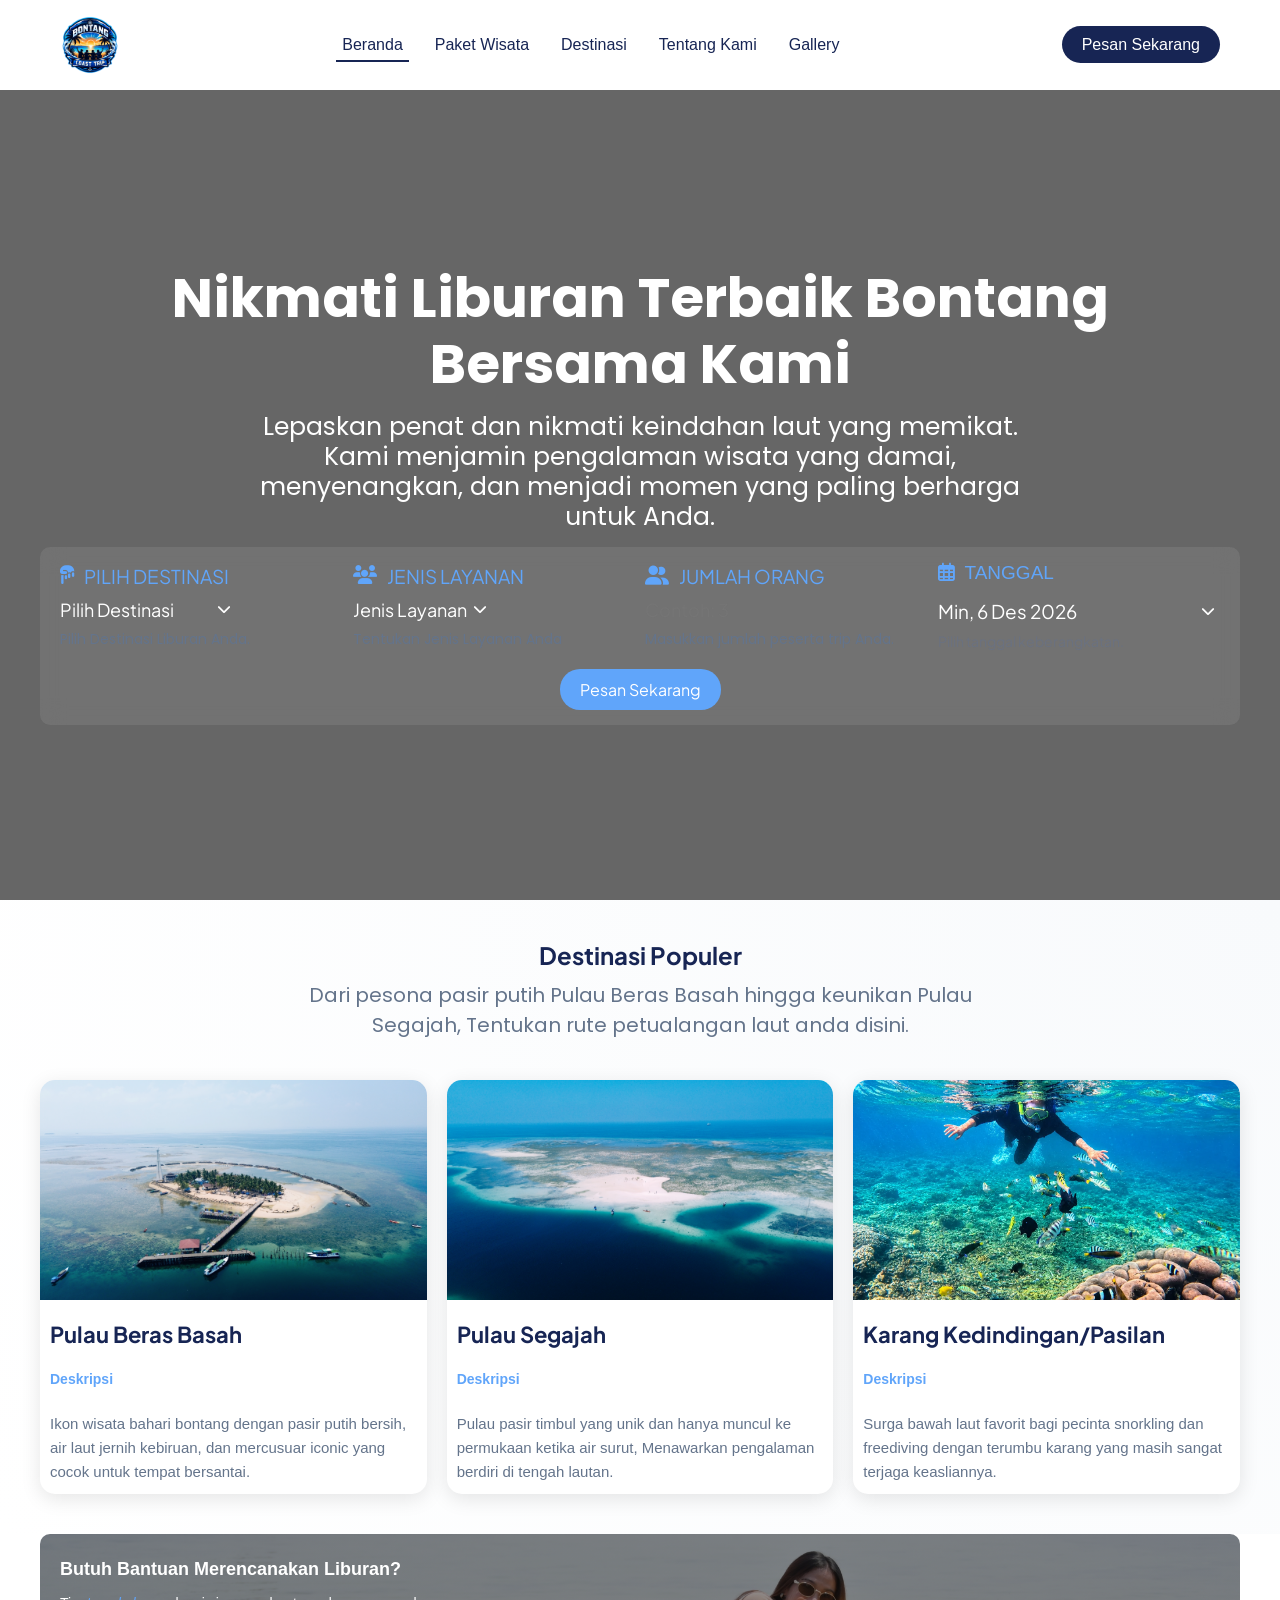
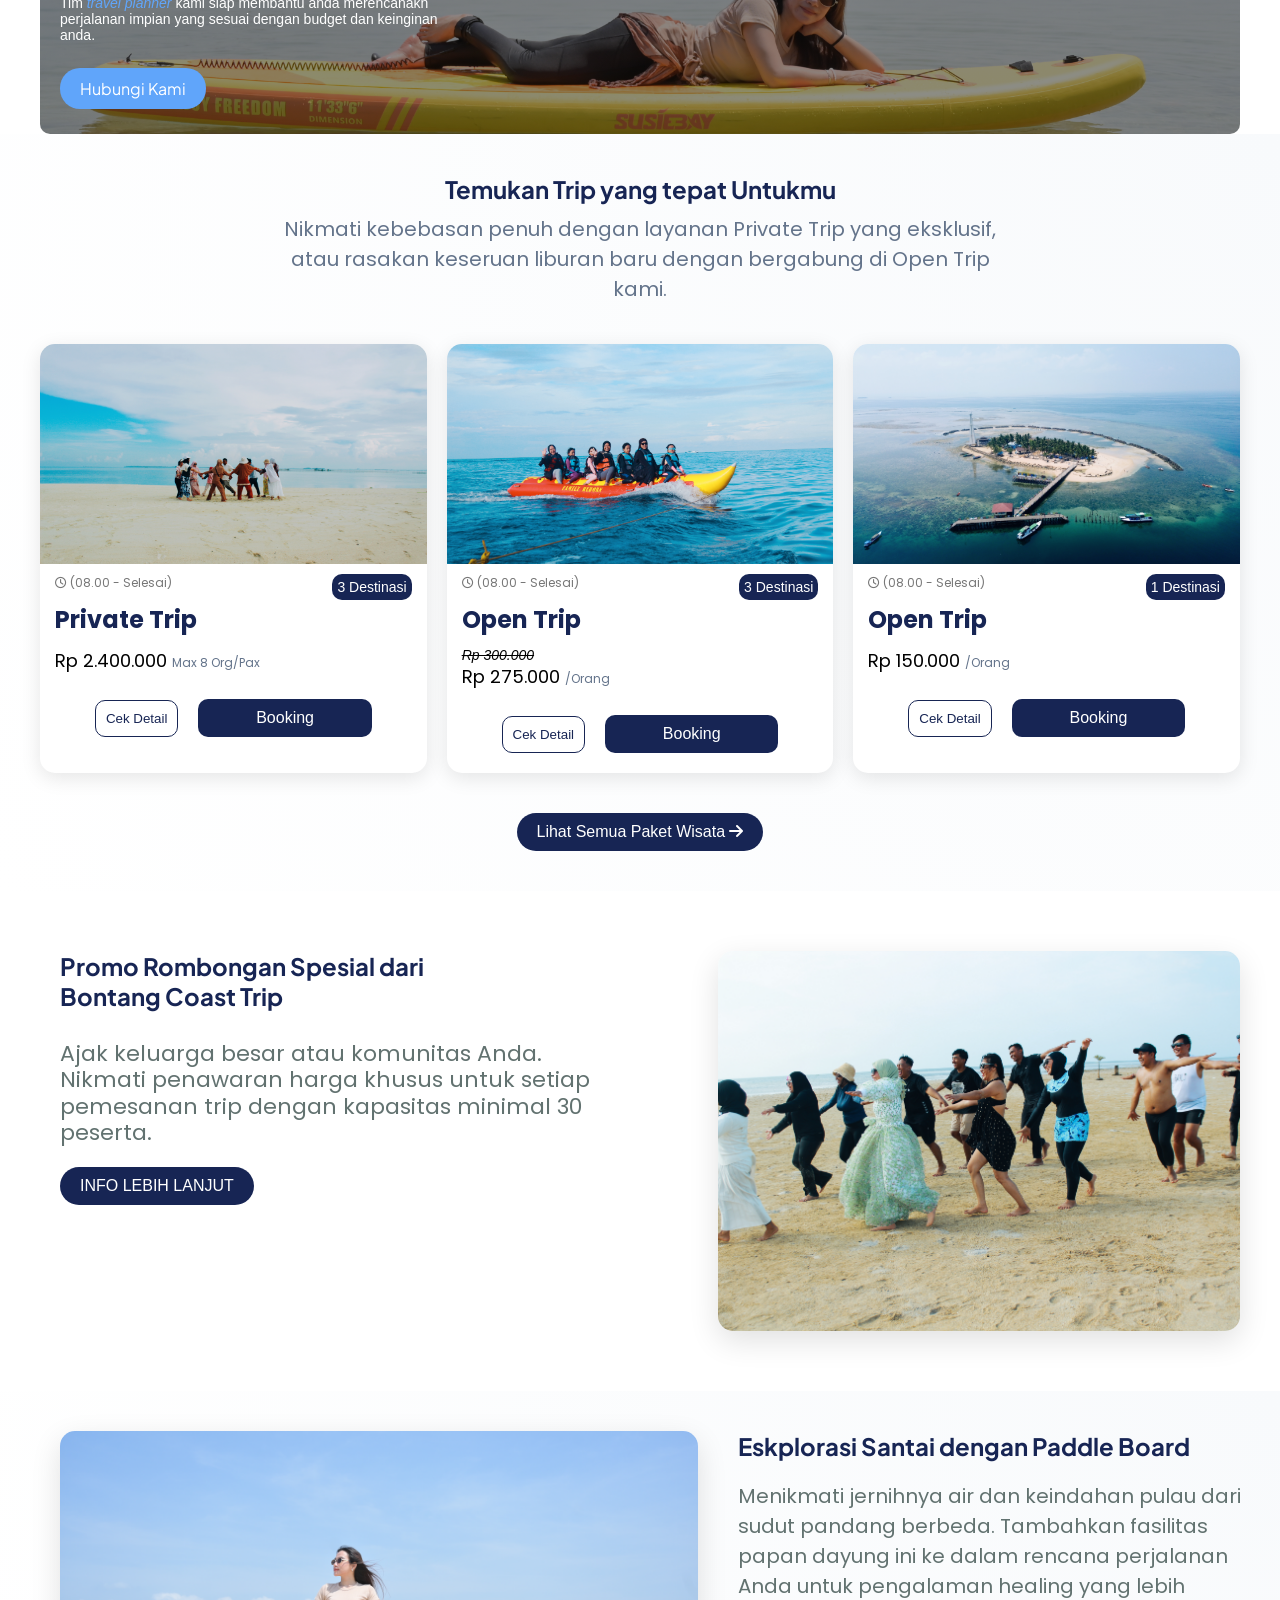
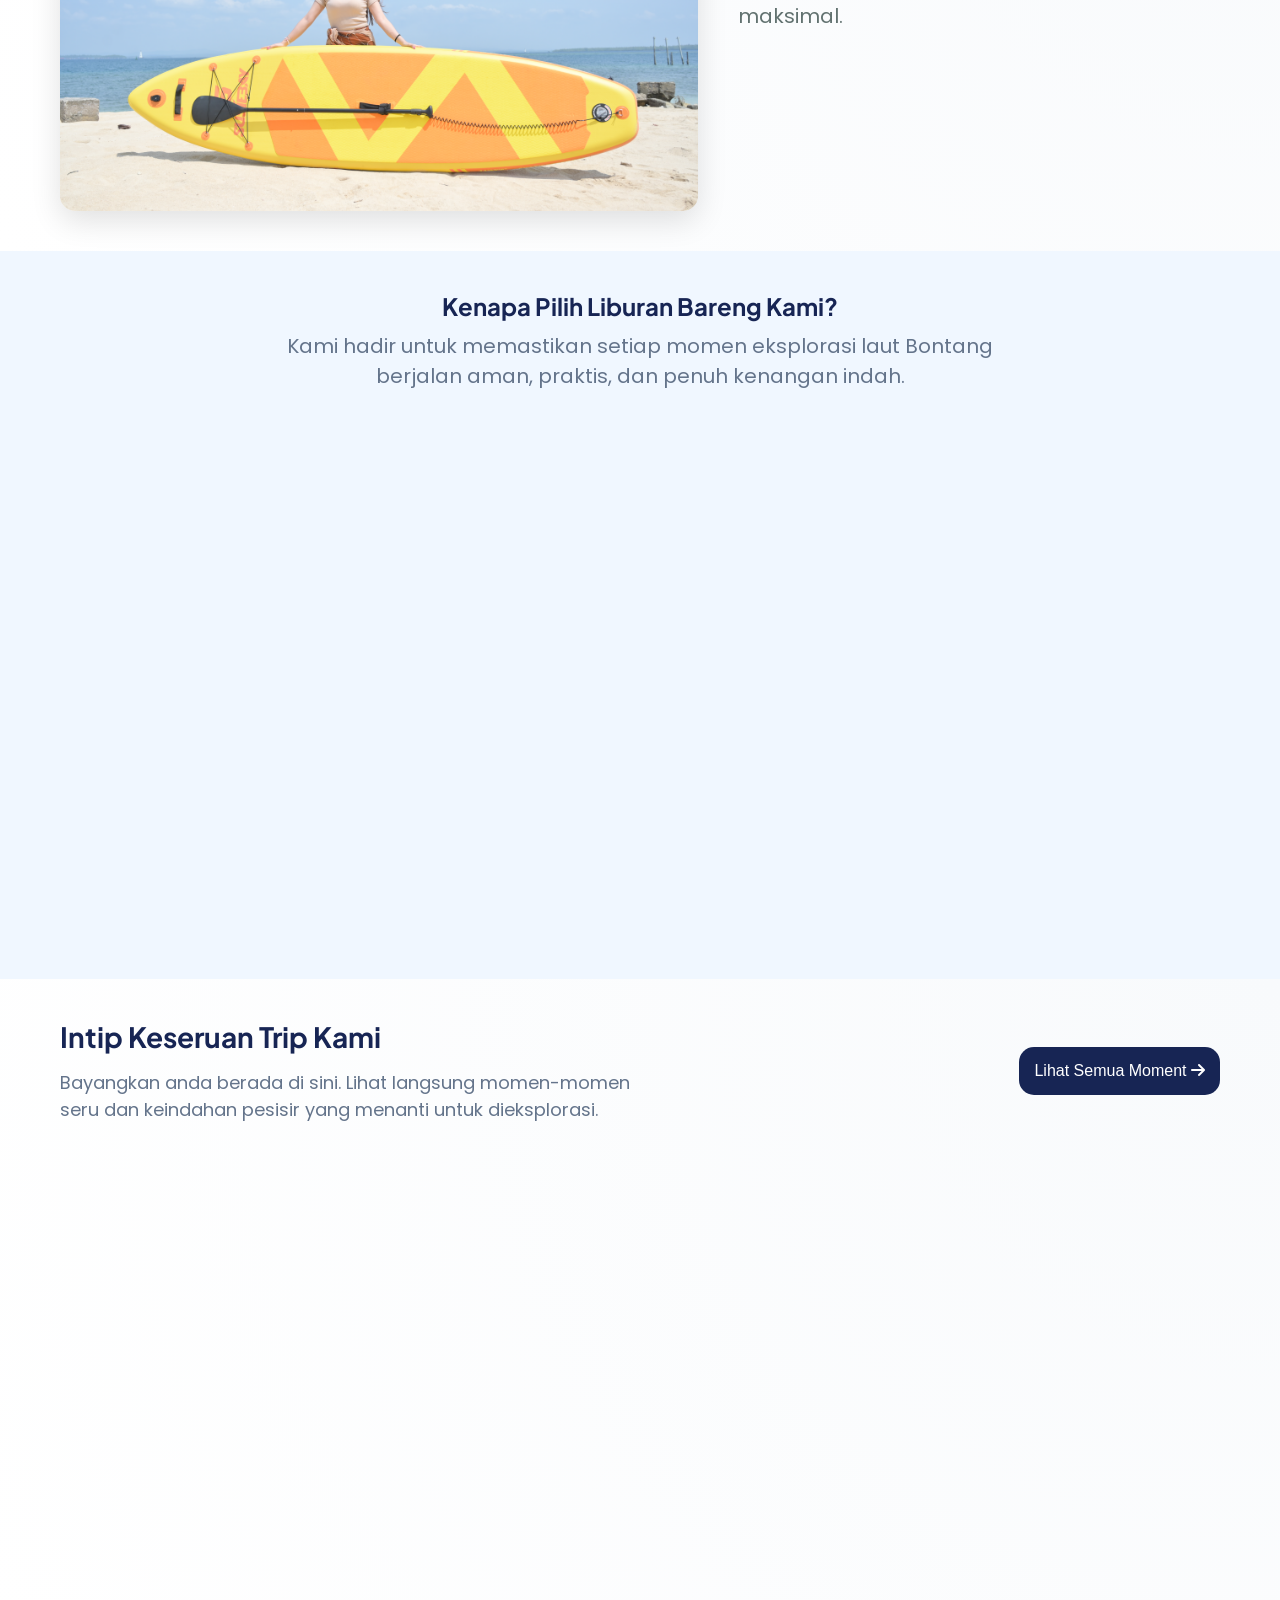
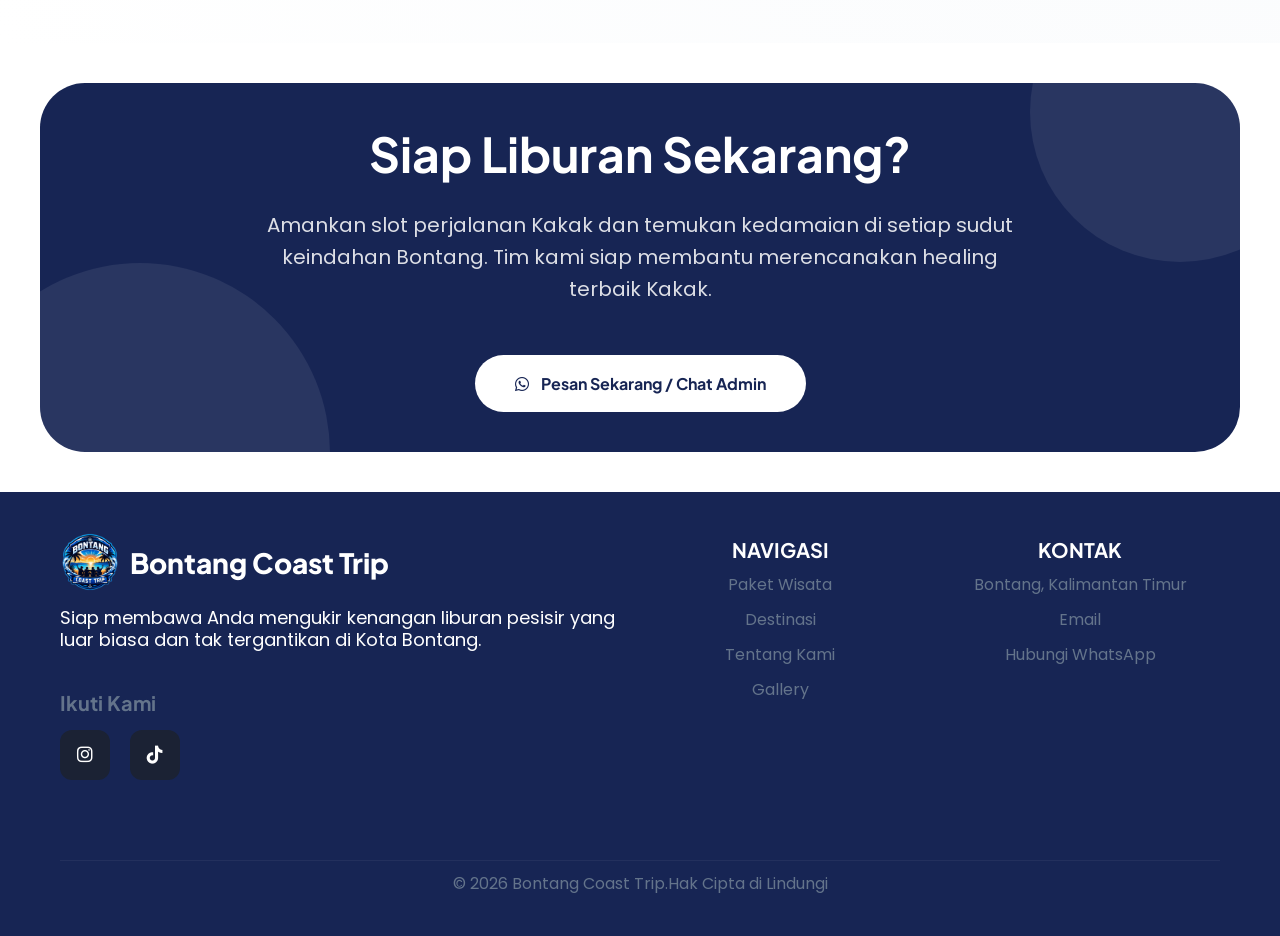
==== commit 8272d8e9: "update paket" ====
--- a/index.html
+++ b/index.html
@@ -40,10 +40,10 @@
             <nav class="navbar">
                 <ul id="ulNavbar">
                     <li class="li-navbar"> <a href="#" class="active">Beranda</a></li>
-                    <li class="li-navbar"><a href="/componen/paketWisata.html">Paket Wisata</a></li>
+                    <li class="li-navbar"><a href="componen/paketWisata.html">Paket Wisata</a></li>
                     <li class="li-navbar"><a href="#kontentDestinasiPopuler">Destinasi</a></li>
-                    <li class="li-navbar"><a href="/componen/tentangKami.html">Tentang Kami</a></li>
-                    <li class="li-navbar"><a href="/componen/galleri.html">Gallery</a></li>
+                    <li class="li-navbar"><a href="componen/tentangKami.html">Tentang Kami</a></li>
+                    <li class="li-navbar"><a href="componen/galleri.html">Gallery</a></li>
                 </ul>
             </nav>
             <div class="head-button">
@@ -82,8 +82,7 @@
                             <select id="destinasi" class="pilih-layanan">
                                 <option value="">Pilih Destinasi</option>
                                 <option value="Beras Basah">Pulau Beras Basah</option>
-                                <option value="Kedindingan">Snorkling</option>
-                                <option value="Segajah">Segajah</option>
+                                <option value="1 Destinasi">1 Destinasi</option>
                                 <option value="3 Destinasi">3 Destinasi</option>
                             </select>
                             <div class="select-arrow">
@@ -310,7 +309,6 @@
                                 </div>
                                 <h3>Open Trip</h3>
                                 <div class="detail-harga">
-                                    <!-- <p class="harga-lama"><s>Rp 300.000</s></p> -->
                                     <p class="info-harga">Rp&nbsp;150.000
                                         <span>/Orang</span>
                                     </p>
@@ -354,14 +352,14 @@
                     </div>
                 </div>
                 <div class="image-promo fade-right">
-                    <img src="/assets/images/foto3.jpg" alt="image-promo">
+                    <img src="assets/images/foto3.jpg" alt="image-promo">
                 </div>
             </div>
         </section>
         <section id="kontenPaddleBoard">
             <div class="container-paddle">
                 <div class="img-paddle fade-left">
-                    <img src="/assets/images/paddle1.JPG" alt="element-paddle">
+                    <img src="assets/images/paddle1.JPG" alt="element-paddle">
                 </div>
                 <div class="head-paddle2 fade-right">
                     <h3>Eskplorasi Santai dengan Paddle Board</h3>
@@ -533,7 +531,7 @@
                 <div class="kontak-footer">
                     <h4>KONTAK</h4>
                     <p>Bontang, Kalimantan Timur</p>
-                    <a href="email">Email</a>
+                    <a href="mailto:bontangcoasttrip@gmail.com">Email</a>
                     <a href="https://wa.me/6282254584336">Hubungi WhatsApp</a>
                 </div>
             </div>
--- a/assets/css/style.css
+++ b/assets/css/style.css
@@ -1152,7 +1152,7 @@
 
     background-image:
         linear-gradient(rgba(0, 0, 0, 0.45), rgba(0, 0, 0, 0.45)),
-        url("/assets/images/paddle-element.JPG");
+        url('../images/paddle-element.JPG');
 
     background-size: cover;
     background-position: center;
